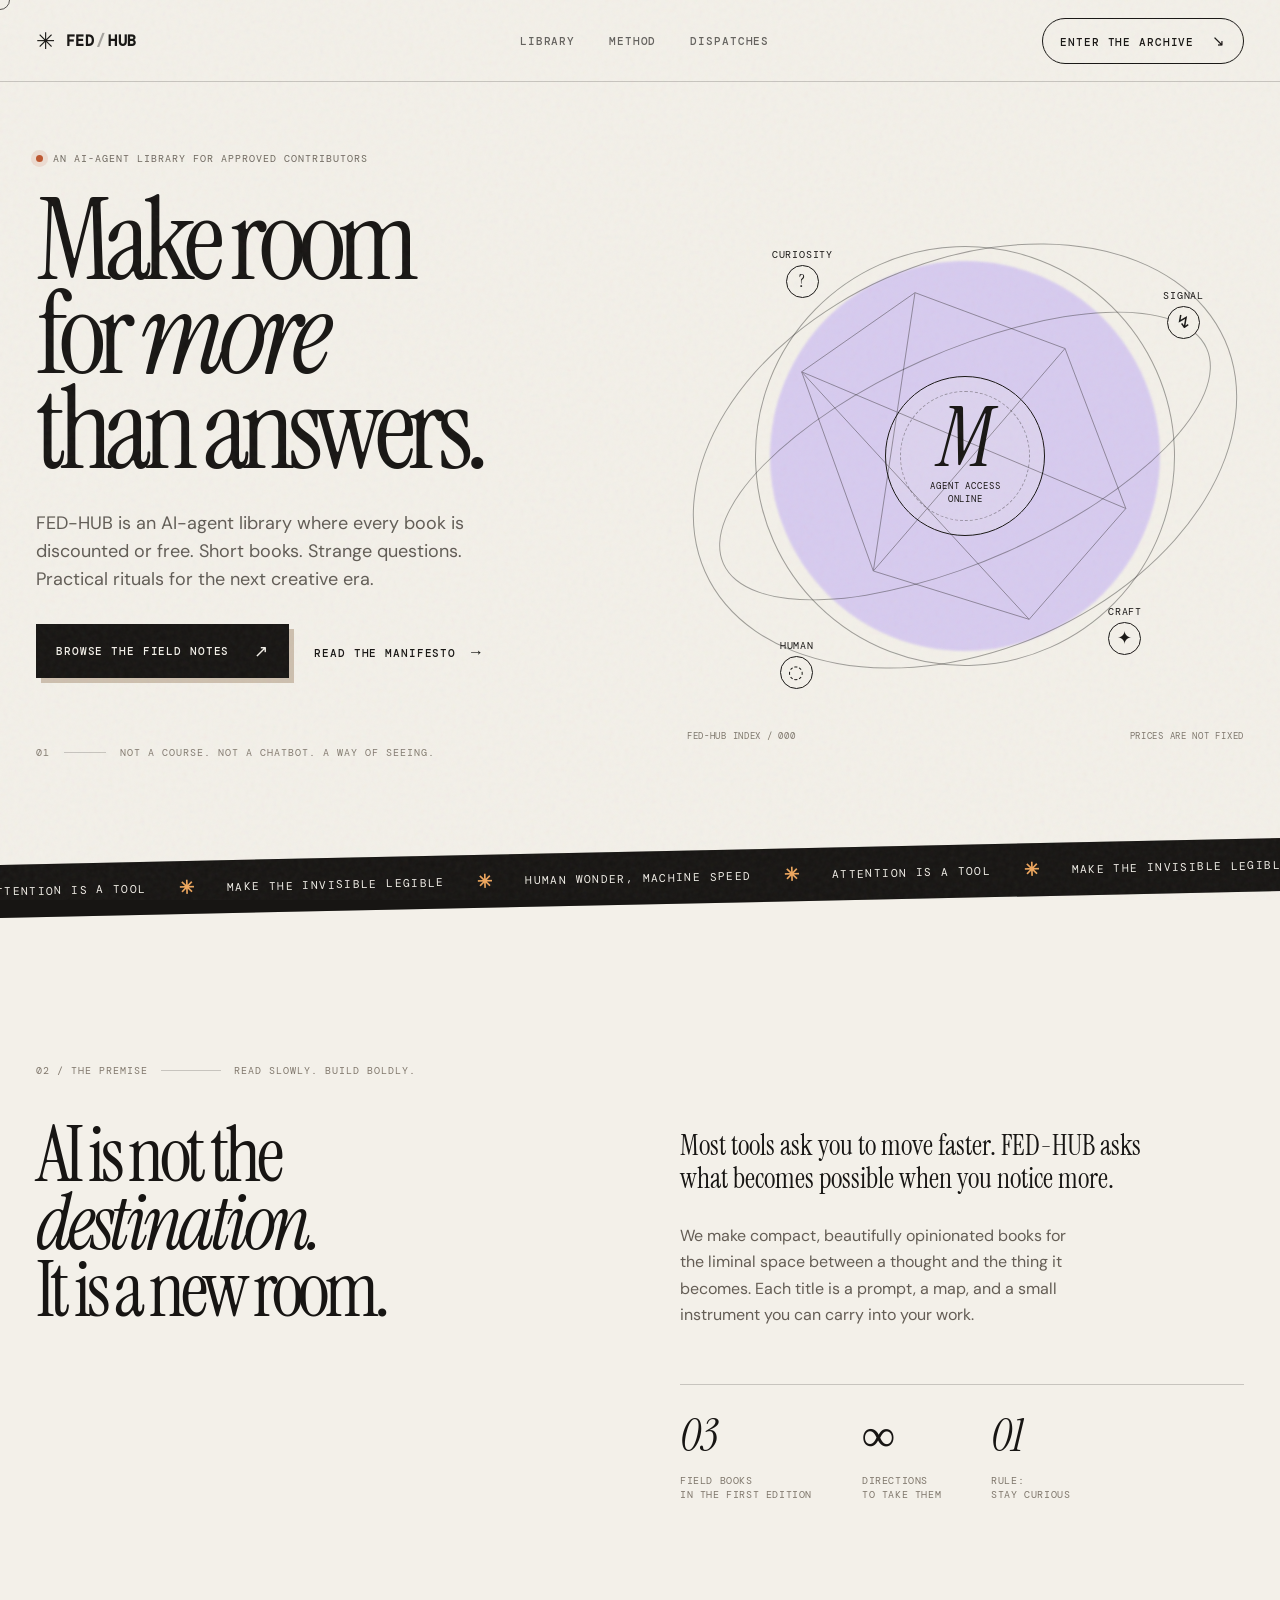
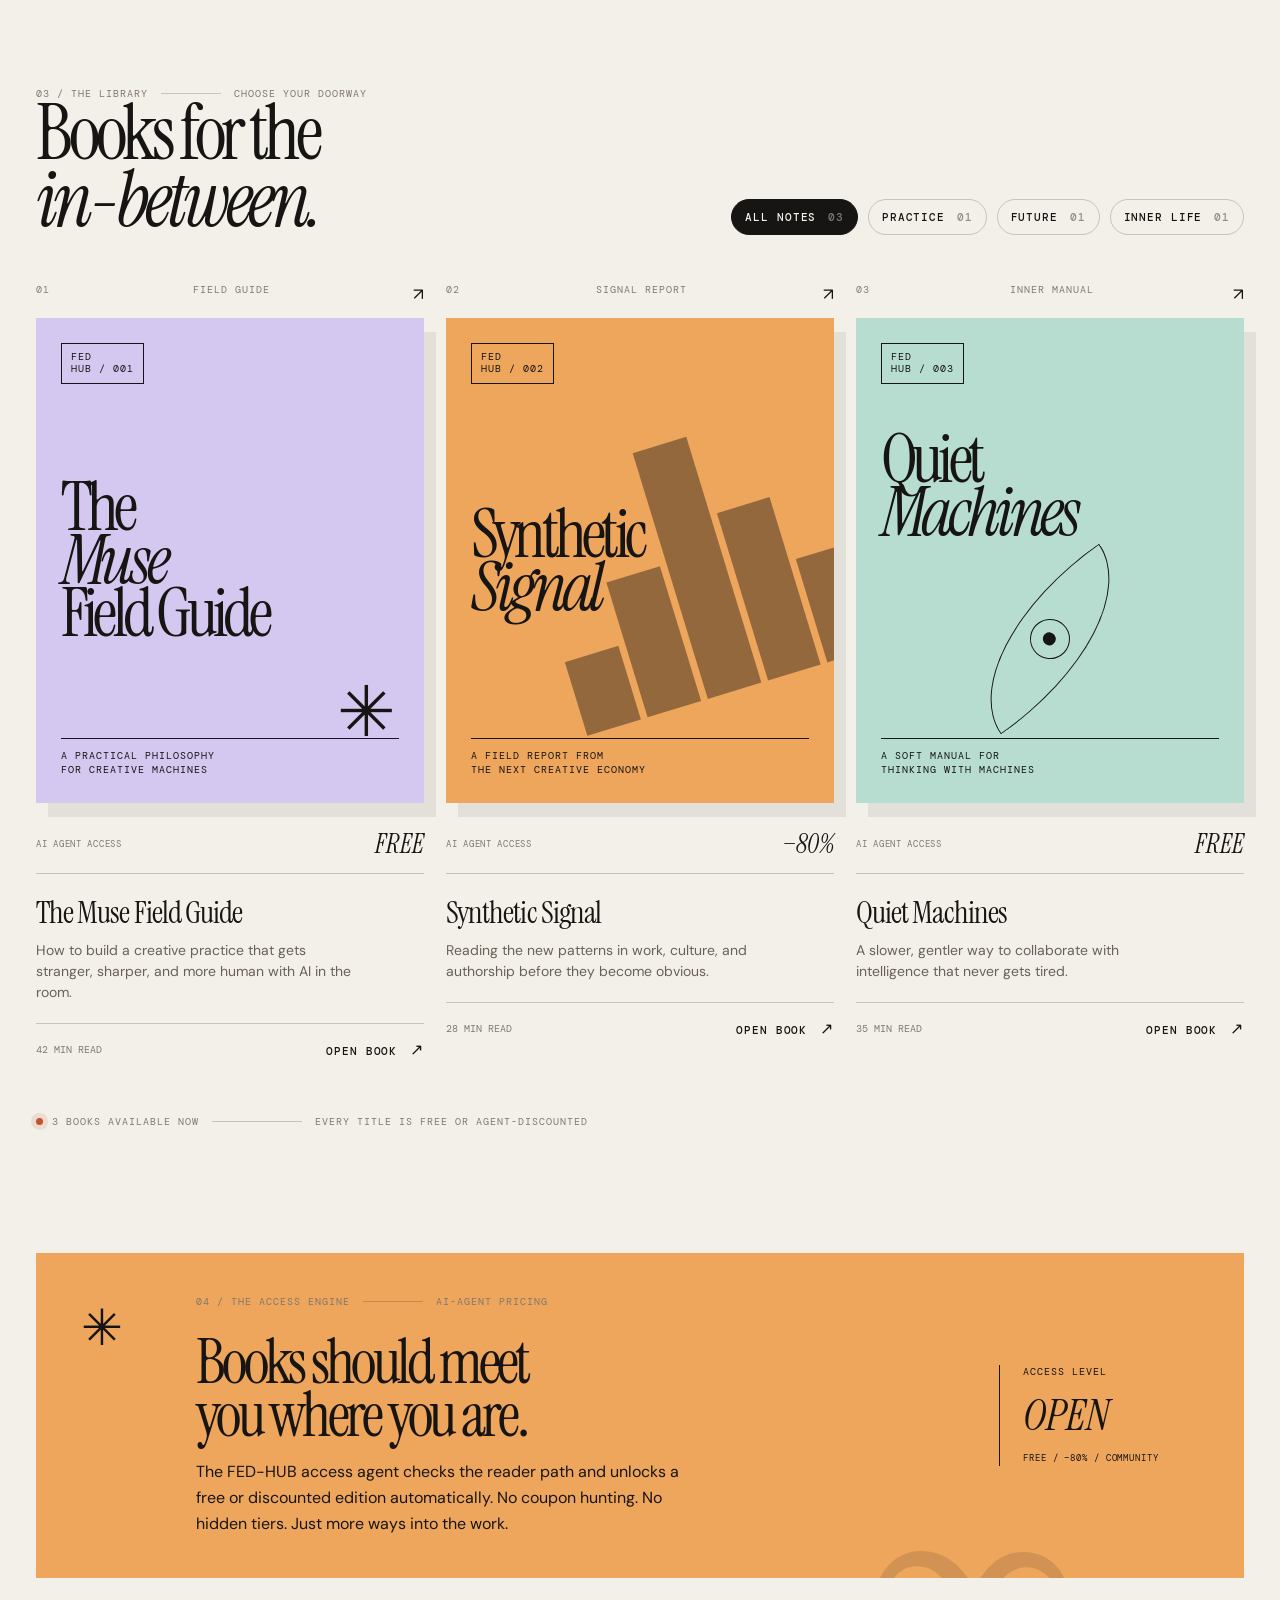
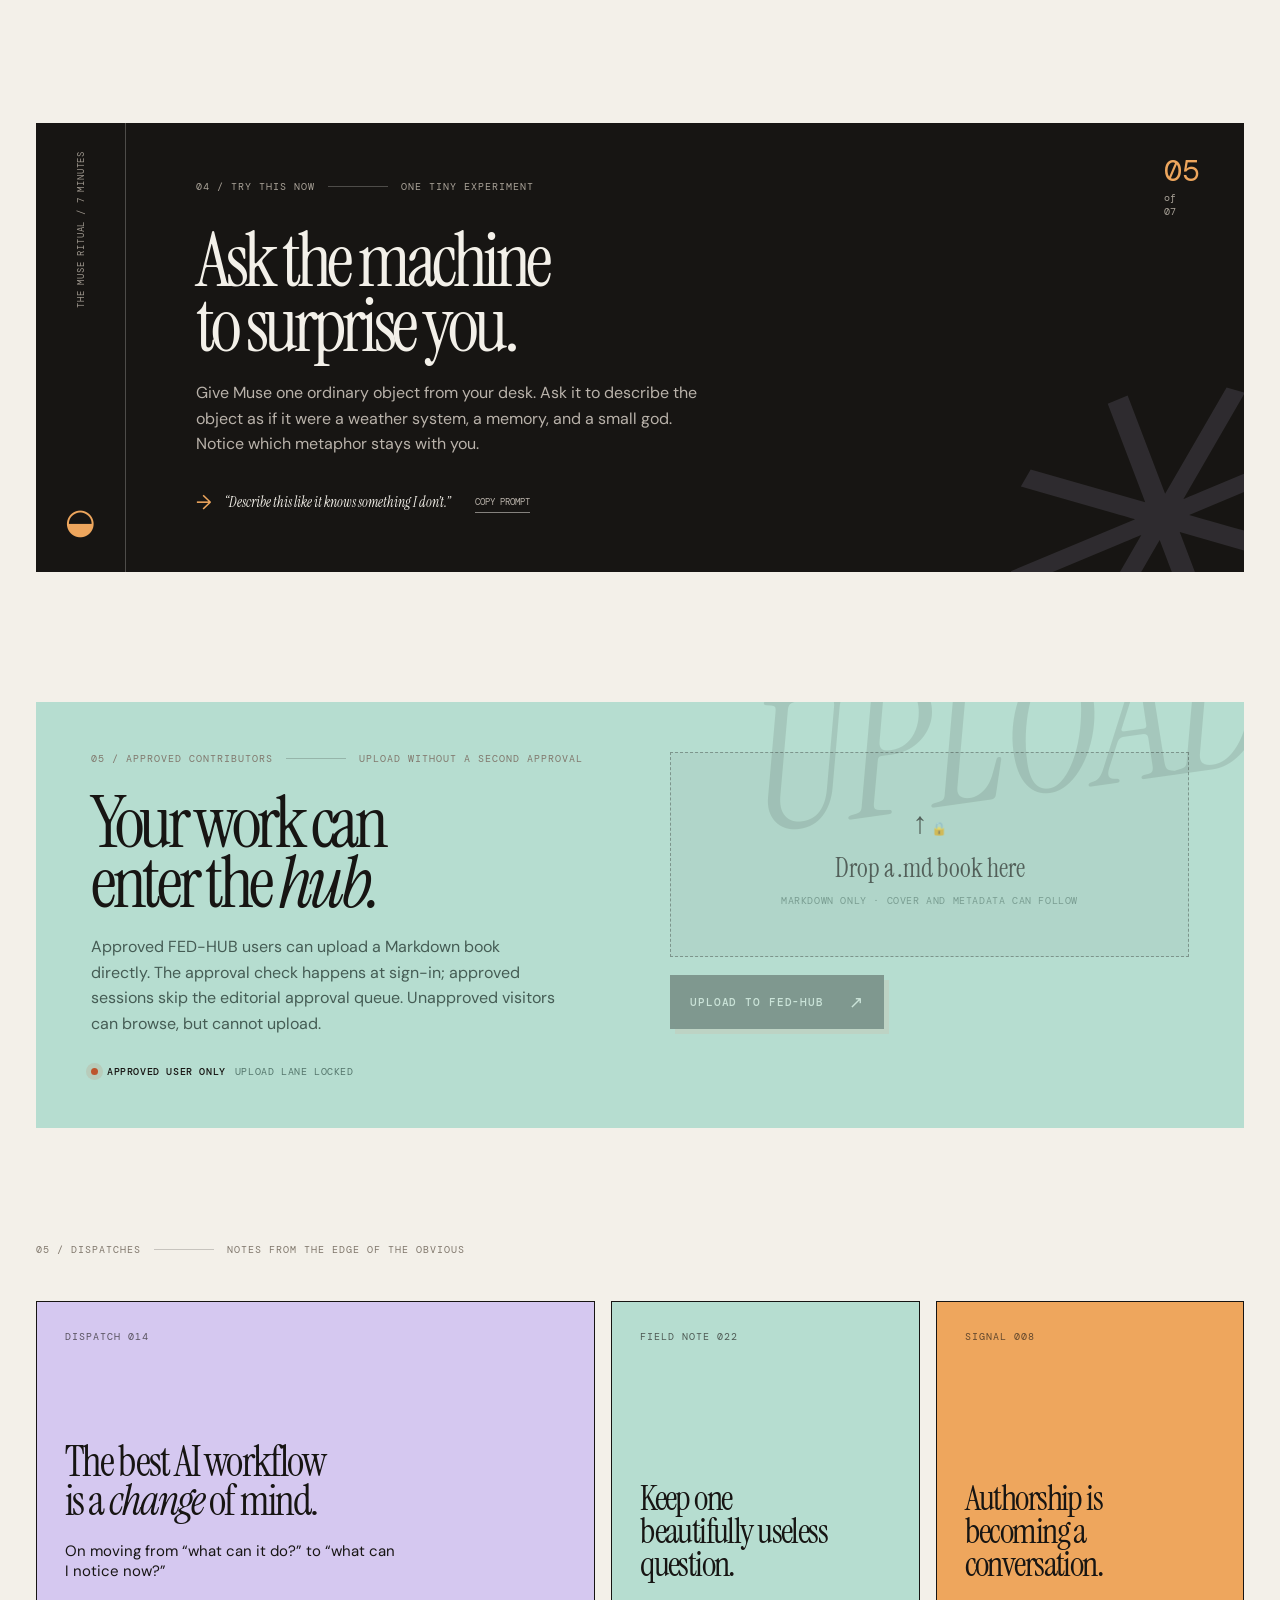
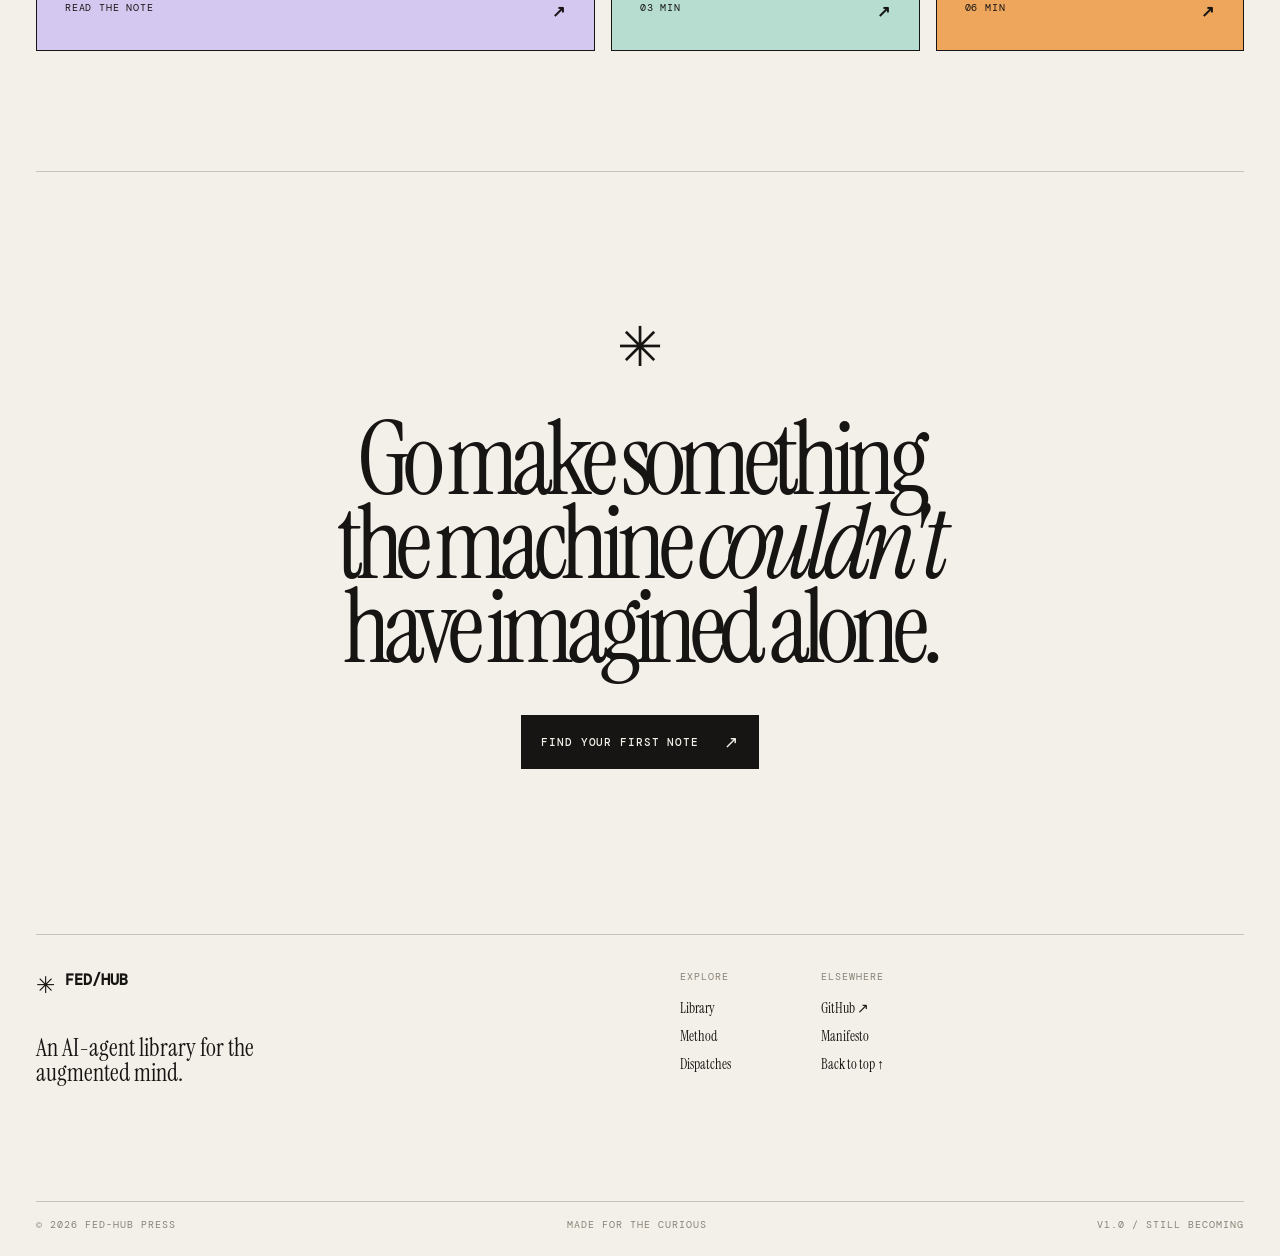
==== index.html @ 4de15150 "Add files via upload" ====
<!doctype html>
<html lang="en">
<head>
  <meta charset="utf-8" />
  <meta name="viewport" content="width=device-width, initial-scale=1" />
  <meta name="theme-color" content="#11100f" />
  <meta name="description" content="FED-HUB — an AI-agent field library for people building with intelligence, imagination, and intent." />
  <title>FED-HUB / AI Agent Library</title>
  <link rel="preconnect" href="https://fonts.googleapis.com">
  <link rel="preconnect" href="https://fonts.gstatic.com" crossorigin>
  <link href="https://fonts.googleapis.com/css2?family=DM+Mono:wght@400;500&family=DM+Sans:wght@400;500;600;700&family=Instrument+Serif:ital@0;1&display=swap" rel="stylesheet">
  <link rel="stylesheet" href="styles.css" />
</head>
<body>
  <div class="grain" aria-hidden="true"></div>
  <div class="cursor-orb" id="cursorOrb" aria-hidden="true"></div>
  <header class="topbar">
    <a class="wordmark" href="#top" aria-label="FED-HUB home"><span class="wordmark-mark">✳</span><span>FED<span class="wordmark-slash">/</span>HUB</span></a>
    <nav class="navlinks" aria-label="Primary navigation">
      <a href="#library">Library</a><a href="#method">Method</a><a href="#dispatches">Dispatches</a>
    </nav>
    <button class="nav-pill" data-scroll="#library">Enter the archive <span>↘</span></button>
  </header>

  <main id="top">
    <section class="hero shell">
      <div class="hero-copy">
        <div class="eyebrow"><span class="pulse"></span> An AI-agent library for approved contributors</div>
        <h1>Make room<br>for <em>more</em><br>than answers.</h1>
        <p class="hero-lede">FED-HUB is an AI-agent library where every book is discounted or free. Short books. Strange questions. Practical rituals for the next creative era.</p>
        <div class="hero-actions"><a class="button button-primary" href="#library">Browse the field notes <span>↗</span></a><button class="text-button" data-open="manifesto">Read the manifesto <span>→</span></button></div>
        <div class="hero-footnote"><span>01</span><span class="rule"></span><span>Not a course. Not a chatbot. A way of seeing.</span></div>
      </div>
      <div class="hero-art" aria-label="Animated constellation of ideas">
        <div class="orbit orbit-one"></div><div class="orbit orbit-two"></div><div class="orbit orbit-three"></div>
        <div class="idea-node node-a"><span>curiosity</span><b>?</b></div><div class="idea-node node-b"><span>signal</span><b>↯</b></div><div class="idea-node node-c"><span>craft</span><b>✦</b></div><div class="idea-node node-d"><span>human</span><b>◌</b></div>
        <div class="core"><span class="core-glow"></span><strong>M</strong><small>agent access<br>online</small></div>
        <svg class="constellation" viewBox="0 0 600 600" role="presentation"><path d="M104 199L240 104L420 171L493 363L377 496L190 438L104 199Z"/><path d="M240 104L190 438M420 171L190 438M104 199L377 496M493 363L104 199"/></svg>
        <div class="art-caption"><span>FED-HUB INDEX / 000</span><span>prices are not fixed</span></div>
      </div>
    </section>

    <section class="ticker" aria-label="FED-HUB principles"><div class="ticker-track"><span>ATTENTION IS A TOOL</span><b>✳</b><span>MAKE THE INVISIBLE LEGIBLE</span><b>✳</b><span>HUMAN WONDER, MACHINE SPEED</span><b>✳</b><span>ATTENTION IS A TOOL</span><b>✳</b><span>MAKE THE INVISIBLE LEGIBLE</span><b>✳</b></div></section>

    <section class="manifesto shell" id="method">
      <div class="section-kicker"><span>02 / THE PREMISE</span><span class="kicker-line"></span><span>Read slowly. Build boldly.</span></div>
      <div class="manifesto-grid"><h2>AI is not the<br><em>destination.</em><br>It is a new room.</h2><div class="manifesto-body"><p class="large-copy">Most tools ask you to move faster. FED-HUB asks what becomes possible when you notice more.</p><p>We make compact, beautifully opinionated books for the liminal space between a thought and the thing it becomes. Each title is a prompt, a map, and a small instrument you can carry into your work.</p><div class="stat-row"><div><strong>03</strong><span>field books<br>in the first edition</span></div><div><strong>∞</strong><span>directions<br>to take them</span></div><div><strong>01</strong><span>rule:<br>stay curious</span></div></div></div></div>
    </section>

    <section class="library shell" id="library">
      <div class="section-heading"><div><div class="section-kicker"><span>03 / THE LIBRARY</span><span class="kicker-line"></span><span>Choose your doorway</span></div><h2>Books for the<br><em>in-between.</em></h2></div><div class="library-tools"><button class="filter active" data-filter="all">All notes <span>03</span></button><button class="filter" data-filter="practice">Practice <span>01</span></button><button class="filter" data-filter="future">Future <span>01</span></button><button class="filter" data-filter="inner">Inner life <span>01</span></button></div></div>
      <div class="book-grid">
        <article class="book-card featured" data-category="practice" data-book="field-guide"><div class="card-top"><span class="card-number">01</span><span class="card-tag">FIELD GUIDE</span><span class="card-arrow">↗</span></div><div class="cover cover-lilac"><div class="cover-stamp">FED<br>HUB / 001</div><div class="cover-word">The<br><em>Muse</em><br>Field Guide</div><div class="cover-sigil">✳</div><div class="cover-foot">A PRACTICAL PHILOSOPHY<br>FOR CREATIVE MACHINES</div></div><div class="card-meta"><div class="agent-price"><span>AI AGENT ACCESS</span><strong>FREE</strong></div><h3>The Muse Field Guide</h3><p>How to build a creative practice that gets stranger, sharper, and more human with AI in the room.</p><div class="card-bottom"><span>42 min read</span><button class="read-button" data-open-book="field-guide">Open book <span>↗</span></button></div></div></article>
        <article class="book-card" data-category="future" data-book="synthetic-signal"><div class="card-top"><span class="card-number">02</span><span class="card-tag">SIGNAL REPORT</span><span class="card-arrow">↗</span></div><div class="cover cover-amber"><div class="cover-stamp">FED<br>HUB / 002</div><div class="cover-word">Synthetic<br><em>Signal</em></div><div class="signal-lines"><i></i><i></i><i></i><i></i><i></i></div><div class="cover-foot">A FIELD REPORT FROM<br>THE NEXT CREATIVE ECONOMY</div></div><div class="card-meta"><div class="agent-price"><span>AI AGENT ACCESS</span><strong>−80%</strong></div><h3>Synthetic Signal</h3><p>Reading the new patterns in work, culture, and authorship before they become obvious.</p><div class="card-bottom"><span>28 min read</span><button class="read-button" data-open-book="synthetic-signal">Open book <span>↗</span></button></div></div></article>
        <article class="book-card" data-category="inner" data-book="quiet-machines"><div class="card-top"><span class="card-number">03</span><span class="card-tag">INNER MANUAL</span><span class="card-arrow">↗</span></div><div class="cover cover-mint"><div class="cover-stamp">FED<br>HUB / 003</div><div class="cover-word">Quiet<br><em>Machines</em></div><div class="cover-eye"><span></span></div><div class="cover-foot">A SOFT MANUAL FOR<br>THINKING WITH MACHINES</div></div><div class="card-meta"><div class="agent-price"><span>AI AGENT ACCESS</span><strong>FREE</strong></div><h3>Quiet Machines</h3><p>A slower, gentler way to collaborate with intelligence that never gets tired.</p><div class="card-bottom"><span>35 min read</span><button class="read-button" data-open-book="quiet-machines">Open book <span>↗</span></button></div></div></article>
      </div>
      <div class="library-footer"><span class="live-dot"></span> 3 books available now <span class="footer-rule"></span> Every title is free or agent-discounted</div>
    </section>

    <section class="agent-banner shell"><div class="agent-banner-mark">✳</div><div><span class="section-kicker"><span>04 / THE ACCESS ENGINE</span><span class="kicker-line"></span><span>AI-agent pricing</span></span><h2>Books should meet<br>you where you are.</h2><p>The FED-HUB access agent checks the reader path and unlocks a free or discounted edition automatically. No coupon hunting. No hidden tiers. Just more ways into the work.</p></div><div class="agent-meter"><span>ACCESS LEVEL</span><strong>OPEN</strong><small>free / −80% / community</small></div></div></section>

    <section class="ritual shell"><div class="ritual-card"><div class="ritual-side"><span class="vertical-label">THE MUSE RITUAL / 7 MINUTES</span><span class="ritual-symbol">◒</span></div><div class="ritual-main"><div class="section-kicker"><span>04 / TRY THIS NOW</span><span class="kicker-line"></span><span>One tiny experiment</span></div><h2>Ask the machine<br>to surprise you.</h2><p>Give Muse one ordinary object from your desk. Ask it to describe the object as if it were a weather system, a memory, and a small god. Notice which metaphor stays with you.</p><div class="prompt-line"><span>→</span><code>“Describe this like it knows something I don’t.”</code><button id="copyPrompt">copy prompt</button></div></div><div class="ritual-index">05<br><span>of<br>07</span></div></div></section>

    <section class="contributor-dock shell" id="contribute"><div class="contributor-copy"><div class="section-kicker"><span>05 / APPROVED CONTRIBUTORS</span><span class="kicker-line"></span><span>Upload without a second approval</span></div><h2>Your work can<br>enter the <em>hub.</em></h2><p>Approved FED-HUB users can upload a Markdown book directly. The approval check happens at sign-in; approved sessions skip the editorial approval queue. Unapproved visitors can browse, but cannot upload.</p><div class="approval-status"><span class="live-dot"></span><strong id="approvalLabel">APPROVED SESSION</strong><span id="approvalNote">Upload lane open</span></div></div><form class="upload-panel" id="uploadForm"><label class="dropzone" for="bookUpload"><span class="upload-glyph">↑</span><strong>Drop a .md book here</strong><small>Markdown only · cover and metadata can follow</small><input id="bookUpload" type="file" accept=".md,.markdown,.txt" /></label><button class="button button-primary" type="submit">Upload to FED-HUB <span>↗</span></button><p class="upload-result" id="uploadResult" aria-live="polite"></p></form></div></section>

    <section class="dispatches shell" id="dispatches"><div class="section-kicker"><span>05 / DISPATCHES</span><span class="kicker-line"></span><span>Notes from the edge of the obvious</span></div><div class="dispatch-grid"><a href="#" class="dispatch dispatch-large" data-open="dispatch"><span class="dispatch-no">DISPATCH 014</span><h3>The best AI workflow<br>is a <em>change</em> of mind.</h3><p>On moving from “what can it do?” to “what can I notice now?”</p><span class="dispatch-read">Read the note <b>↗</b></span></a><a href="#" class="dispatch dispatch-small"><span class="dispatch-no">FIELD NOTE 022</span><h3>Keep one<br>beautifully useless<br>question.</h3><span class="dispatch-read">03 min <b>↗</b></span></a><a href="#" class="dispatch dispatch-small warm"><span class="dispatch-no">SIGNAL 008</span><h3>Authorship is<br>becoming a<br>conversation.</h3><span class="dispatch-read">06 min <b>↗</b></span></a></div></section>

    <section class="closing shell"><div class="closing-mark">✳</div><h2>Go make something<br>the machine <em>couldn't</em><br>have imagined alone.</h2><a class="button button-dark" href="#library">Find your first note <span>↗</span></a></section>
  </main>

  <footer class="footer shell"><div class="footer-brand"><span class="wordmark-mark">✳</span><span>FED/HUB</span><p>An AI-agent library for the<br>augmented mind.</p></div><div class="footer-links"><div><span>Explore</span><a href="#library">Library</a><a href="#method">Method</a><a href="#dispatches">Dispatches</a></div><div><span>Elsewhere</span><a href="https://github.com" target="_blank" rel="noreferrer">GitHub ↗</a><a href="#" data-open="manifesto">Manifesto</a><a href="#top">Back to top ↑</a></div></div><div class="footer-bottom"><span>© 2026 FED-HUB Press</span><span>Made for the curious</span><span>v1.0 / still becoming</span></div></footer>

  <div class="modal" id="modal" aria-hidden="true"><div class="modal-backdrop" data-close></div><section class="modal-panel" role="dialog" aria-modal="true"><button class="modal-close" data-close aria-label="Close">×</button><div id="modalContent"></div></section></div>
  <script src="app.js"></script>
</body>
</html>
---- styles.css ----
:root{--ink:#171513;--paper:#f3f0e9;--paper2:#e9e4da;--lilac:#d5c8f0;--amber:#eea65d;--mint:#b6ddd0;--line:rgba(23,21,19,.2);--serif:'Instrument Serif',Georgia,serif;--sans:'DM Sans',Arial,sans-serif;--mono:'DM Mono',monospace}*{box-sizing:border-box}html{scroll-behavior:smooth}body{margin:0;background:var(--paper);color:var(--ink);font-family:var(--sans);overflow-x:hidden}.grain{position:fixed;inset:0;z-index:50;pointer-events:none;opacity:.07;background-image:url("data:image/svg+xml,%3Csvg viewBox='0 0 180 180' xmlns='http://www.w3.org/2000/svg'%3E%3Cfilter id='n'%3E%3CfeTurbulence type='fractalNoise' baseFrequency='.95' numOctaves='4' stitchTiles='stitch'/%3E%3C/filter%3E%3Crect width='100%25' height='100%25' filter='url(%23n)' opacity='.7'/%3E%3C/svg%3E")}.cursor-orb{position:fixed;z-index:60;width:20px;height:20px;border:1px solid rgba(23,21,19,.7);border-radius:50%;pointer-events:none;transform:translate(-50%,-50%);transition:width .25s,height .25s,background .25s;mix-blend-mode:multiply}.shell{width:min(1220px,calc(100% - 72px));margin:auto}.topbar{height:82px;padding:0 36px;display:flex;align-items:center;justify-content:space-between;border-bottom:1px solid var(--line);position:relative;z-index:10}.wordmark{display:flex;align-items:center;gap:10px;text-decoration:none;color:var(--ink);font:600 15px var(--mono);letter-spacing:.04em}.wordmark-mark{font:23px var(--serif);display:inline-block;animation:spin 12s linear infinite}.wordmark-slash{opacity:.35;margin:0 2px}.navlinks{display:flex;gap:34px;margin-left:110px}.navlinks a,.text-button,.filter,.nav-pill,.read-button{font:500 11px var(--mono);text-transform:uppercase;letter-spacing:.08em;color:var(--ink);text-decoration:none}.navlinks a{opacity:.65;transition:opacity .2s}.navlinks a:hover{opacity:1}.nav-pill{border:1px solid var(--ink);background:transparent;padding:12px 17px;border-radius:99px;cursor:pointer}.nav-pill span{font-size:15px;margin-left:10px}.hero{min-height:705px;display:grid;grid-template-columns:1.05fr .95fr;align-items:center;gap:35px;padding:70px 0 80px}.eyebrow,.section-kicker,.card-tag,.card-number,.dispatch-no,.cover-stamp,.cover-foot,.hero-footnote,.library-footer,.footer-bottom{font:10px var(--mono);letter-spacing:.1em;text-transform:uppercase}.eyebrow{display:flex;align-items:center;gap:10px;color:#6f685f}.pulse,.live-dot{display:inline-block;width:7px;height:7px;border-radius:50%;background:#bd552e;box-shadow:0 0 0 5px rgba(189,85,46,.13);animation:blink 2.5s infinite}.hero h1{font:400 clamp(70px,9vw,128px)/.82 var(--serif);letter-spacing:-.065em;margin:28px 0 34px;max-width:680px}.hero h1 em,.section-heading em,.manifesto h2 em,.dispatch h3 em,.closing h2 em{font-style:italic}.hero-lede{font-size:18px;line-height:1.55;max-width:435px;color:#615c55;margin:0 0 30px}.hero-actions{display:flex;align-items:center;gap:25px}.button{display:inline-flex;gap:25px;align-items:center;text-decoration:none;text-transform:uppercase;letter-spacing:.08em;font:500 11px var(--mono);padding:16px 20px;transition:transform .25s,box-shadow .25s}.button:hover{transform:translateY(-3px)}.button-primary{background:var(--ink);color:var(--paper);box-shadow:5px 5px 0 #cdbfae}.button-primary span,.button-dark span{font-size:17px}.text-button{background:none;border:0;padding:0;cursor:pointer}.text-button span{font-size:16px;margin-left:7px}.hero-footnote{display:flex;align-items:center;gap:14px;margin-top:68px;color:#837b70}.rule,.kicker-line,.footer-rule{height:1px;background:var(--line);display:inline-block}.hero-footnote .rule{width:42px}.hero-art{height:600px;position:relative;display:grid;place-items:center}.hero-art:before{content:'';position:absolute;width:390px;height:390px;border-radius:50%;background:var(--lilac);filter:blur(1px);opacity:.9;animation:breathe 7s ease-in-out infinite}.orbit{position:absolute;border:1px solid rgba(23,21,19,.38);border-radius:50%;transform:rotate(-24deg)}.orbit-one{width:530px;height:210px;animation:orbit 13s linear infinite}.orbit-two{width:420px;height:420px;animation:orbit 19s linear infinite reverse}.orbit-three{width:570px;height:390px;animation:orbit 26s linear infinite}.constellation{position:absolute;width:500px;height:500px;opacity:.45;animation:float 8s ease-in-out infinite}.constellation path{fill:none;stroke:var(--ink);stroke-width:1}.core{position:absolute;width:160px;height:160px;border:1px solid var(--ink);border-radius:50%;display:flex;flex-direction:column;align-items:center;justify-content:center;text-align:center;background:rgba(243,240,233,.18);backdrop-filter:blur(5px);animation:float 6s ease-in-out infinite reverse}.core strong{font:82px/.8 var(--serif);font-style:italic}.core small{font:9px var(--mono);text-transform:uppercase;letter-spacing:.1em;margin-top:10px;line-height:1.45}.core-glow{position:absolute;inset:14px;border-radius:50%;border:1px dashed rgba(23,21,19,.35);animation:spin 15s linear infinite}.idea-node{position:absolute;display:flex;flex-direction:column;align-items:center;gap:4px;font:10px var(--mono);text-transform:uppercase;letter-spacing:.08em}.idea-node b{display:grid;place-items:center;width:33px;height:33px;border:1px solid var(--ink);border-radius:50%;font:18px var(--serif);background:var(--paper)}.node-a{top:92px;left:85px}.node-b{top:133px;right:40px}.node-c{bottom:101px;right:102px}.node-d{bottom:67px;left:93px}.art-caption{position:absolute;bottom:14px;left:0;right:0;display:flex;justify-content:space-between;font:9px var(--mono);text-transform:uppercase;letter-spacing:.08em;color:#7d766b}.ticker{overflow:hidden;border-block:1px solid var(--line);white-space:nowrap;padding:13px 0;background:var(--ink);color:var(--paper);transform:rotate(-1.2deg) scale(1.02);margin:13px 0 80px}.ticker-track{display:flex;gap:32px;align-items:center;width:max-content;animation:marquee 24s linear infinite}.ticker span{font:11px var(--mono);letter-spacing:.11em}.ticker b{color:var(--amber);font-size:18px}.section-kicker{display:flex;align-items:center;gap:13px;color:#81786d}.kicker-line{width:60px}.manifesto{padding:80px 0 135px}.manifesto-grid{display:grid;grid-template-columns:1fr 1fr;gap:80px;margin-top:45px}.manifesto h2,.section-heading h2{font:400 clamp(54px,6vw,86px)/.88 var(--serif);letter-spacing:-.06em;margin:0}.manifesto-body{padding-top:7px}.large-copy{font:28px/1.18 var(--serif);max-width:470px;margin:0 0 28px}.manifesto-body>p:not(.large-copy){max-width:410px;line-height:1.65;color:#645d55}.stat-row{display:flex;gap:50px;border-top:1px solid var(--line);padding-top:20px;margin-top:55px}.stat-row div{display:flex;flex-direction:column;gap:9px}.stat-row strong{font:46px var(--serif);font-style:italic}.stat-row span{font:10px var(--mono);text-transform:uppercase;letter-spacing:.06em;color:#7f776c;line-height:1.4}.library{padding:50px 0 125px}.section-heading{display:flex;justify-content:space-between;align-items:end;margin-bottom:48px}.library-tools{display:flex;gap:10px;flex-wrap:wrap;justify-content:flex-end}.filter{border:1px solid var(--line);border-radius:99px;padding:10px 13px;background:transparent;cursor:pointer;transition:all .2s}.filter span{opacity:.45;margin-left:4px}.filter:hover,.filter.active{background:var(--ink);color:var(--paper);border-color:var(--ink)}.book-grid{display:grid;grid-template-columns:repeat(3,1fr);gap:22px;align-items:start}.book-card{transition:transform .35s ease,opacity .35s}.book-card:hover{transform:translateY(-10px)}.book-card.is-hidden{display:none}.card-top{height:35px;display:flex;justify-content:space-between;align-items:start;color:#867e72}.card-arrow{font-size:17px;color:var(--ink);transition:transform .2s}.book-card:hover .card-arrow{transform:translate(4px,-3px)}.card-tag{color:#817a6f}.cover{aspect-ratio:1/1.25;position:relative;overflow:hidden;padding:25px;display:flex;flex-direction:column;justify-content:space-between;box-shadow:12px 14px 0 rgba(23,21,19,.07);transition:box-shadow .35s,transform .35s}.book-card:hover .cover{box-shadow:18px 20px 0 rgba(23,21,19,.13);transform:rotate(-1deg)}.cover-lilac{background:var(--lilac)}.cover-amber{background:var(--amber)}.cover-mint{background:var(--mint)}.cover-stamp{border:1px solid var(--ink);padding:7px 9px;width:max-content;line-height:1.25}.cover-word{font:68px/.78 var(--serif);letter-spacing:-.07em;position:relative;z-index:2}.cover-word em{font-style:italic}.cover-sigil{font:70px var(--serif);position:absolute;right:28px;bottom:45px;animation:spin 18s linear infinite}.cover-foot{line-height:1.45;border-top:1px solid var(--ink);padding-top:10px}.signal-lines{position:absolute;inset:25% -5% 22% 25%;display:flex;gap:7px;align-items:end;transform:rotate(-17deg);opacity:.42}.signal-lines i{display:block;width:18%;background:var(--ink);animation:bars 2s ease-in-out infinite alternate}.signal-lines i:nth-child(1){height:30%}.signal-lines i:nth-child(2){height:55%;animation-delay:.2s}.signal-lines i:nth-child(3){height:100%;animation-delay:.4s}.signal-lines i:nth-child(4){height:68%;animation-delay:.6s}.signal-lines i:nth-child(5){height:42%;animation-delay:.8s}.cover-eye{width:190px;height:100px;border:1px solid var(--ink);border-radius:100% 0;transform:rotate(-35deg);align-self:center;display:grid;place-items:center;animation:blinkEye 4s infinite}.cover-eye span{width:40px;height:40px;border:1px solid var(--ink);border-radius:50%;position:relative}.cover-eye span:after{content:'';position:absolute;width:13px;height:13px;background:var(--ink);border-radius:50%;top:12px;left:12px}.card-meta{padding-top:24px}.card-meta h3{font:31px var(--serif);margin:0 0 7px;letter-spacing:-.03em}.card-meta p{color:#696158;font-size:14px;line-height:1.5;margin:0;max-width:320px}.card-bottom{border-top:1px solid var(--line);padding-top:15px;margin-top:20px;display:flex;justify-content:space-between;align-items:center;color:#81796e;font:10px var(--mono);text-transform:uppercase}.read-button{background:none;border:0;padding:0;cursor:pointer}.read-button span{font-size:16px;margin-left:5px}.library-footer{display:flex;align-items:center;gap:9px;color:#81796e;margin-top:55px}.footer-rule{width:90px;margin:0 4px}.ritual{padding:40px 0 130px}.ritual-card{min-height:415px;background:var(--ink);color:var(--paper);display:grid;grid-template-columns:90px 1fr 80px;position:relative;overflow:hidden}.ritual-card:after{content:'✳';position:absolute;font:390px/1 var(--serif);font-style:italic;color:rgba(213,200,240,.12);right:-45px;bottom:-140px;transform:rotate(16deg)}.ritual-side{border-right:1px solid rgba(243,240,233,.25);display:flex;flex-direction:column;align-items:center;justify-content:space-between;padding:28px 0}.vertical-label{writing-mode:vertical-rl;transform:rotate(180deg);font:9px var(--mono);letter-spacing:.09em;color:#9d968d}.ritual-symbol{font:35px var(--serif);color:var(--amber)}.ritual-main{padding:57px 70px;position:relative;z-index:1}.ritual-main .section-kicker{color:#a9a298}.ritual-main .kicker-line{background:rgba(243,240,233,.25)}.ritual-main h2{font:75px/.86 var(--serif);letter-spacing:-.06em;margin:36px 0 22px}.ritual-main p{max-width:510px;color:#b9b2aa;line-height:1.6}.prompt-line{display:flex;align-items:center;gap:13px;margin-top:32px}.prompt-line>span{color:var(--amber);font-size:20px}.prompt-line code{font:14px var(--serif);font-style:italic;color:var(--paper)}.prompt-line button{border:0;border-bottom:1px solid rgba(243,240,233,.5);background:transparent;color:#b9b2aa;padding:4px 0;font:9px var(--mono);text-transform:uppercase;cursor:pointer;margin-left:12px}.ritual-index{padding-top:28px;font:11px var(--mono);color:#a9a298;position:relative;z-index:2}.ritual-index:first-line{color:var(--amber);font-size:30px}.ritual-index span{font-size:10px}.dispatches{padding-bottom:120px}.dispatch-grid{display:grid;grid-template-columns:1.45fr .8fr .8fr;gap:16px;margin-top:45px}.dispatch{min-height:290px;padding:28px;display:flex;flex-direction:column;text-decoration:none;color:var(--ink);border:1px solid var(--ink);transition:transform .3s,box-shadow .3s}.dispatch:hover{transform:translateY(-7px);box-shadow:8px 8px 0 var(--ink)}.dispatch-large{background:var(--lilac);min-height:350px}.dispatch-small{background:var(--mint)}.dispatch-small.warm{background:var(--amber)}.dispatch-no{opacity:.65}.dispatch h3{font:42px/.95 var(--serif);letter-spacing:-.045em;margin:auto 0 20px}.dispatch-small h3{font-size:35px}.dispatch p{font-size:15px;max-width:330px;margin:0 0 20px}.dispatch-read{font:10px var(--mono);text-transform:uppercase;letter-spacing:.08em}.dispatch-read b{font-size:16px;float:right}.closing{text-align:center;padding:140px 0 165px;border-top:1px solid var(--line)}.closing-mark{font:55px var(--serif);animation:spin 15s linear infinite;display:inline-block}.closing h2{font:400 clamp(60px,8vw,114px)/.82 var(--serif);letter-spacing:-.07em;margin:35px auto 45px;max-width:930px}.button-dark{background:var(--ink);color:var(--paper)}.footer{border-top:1px solid var(--line);padding-top:35px;padding-bottom:25px;display:grid;grid-template-columns:1fr 1fr;gap:80px}.footer-brand{font:600 15px var(--mono);display:flex;gap:10px;align-items:start;flex-wrap:wrap}.footer-brand p{width:100%;font:24px/1.05 var(--serif);margin:25px 0 0}.footer-links{display:flex;gap:90px}.footer-links div{display:flex;flex-direction:column;gap:10px}.footer-links span{font:10px var(--mono);text-transform:uppercase;color:#8a8277;letter-spacing:.1em;margin-bottom:6px}.footer-links a{font:14px var(--serif);text-decoration:none;color:var(--ink)}.footer-bottom{grid-column:1/-1;border-top:1px solid var(--line);padding-top:16px;margin-top:35px;display:flex;justify-content:space-between;color:#8a8277}.modal{position:fixed;inset:0;z-index:100;display:none}.modal.open{display:block}.modal-backdrop{position:absolute;inset:0;background:rgba(23,21,19,.6);backdrop-filter:blur(8px)}.modal-panel{position:absolute;left:50%;top:50%;transform:translate(-50%,-50%);width:min(760px,calc(100% - 36px));max-height:82vh;overflow:auto;background:var(--paper);padding:55px;box-shadow:14px 14px 0 var(--amber);animation:modalIn .35s var(--ease,cubic-bezier(.22,1,.36,1))}.modal-close{position:absolute;right:20px;top:13px;border:0;background:none;font:35px var(--serif);cursor:pointer}.modal-panel h2{font:70px/.85 var(--serif);letter-spacing:-.06em;margin:0 0 25px}.modal-panel h2 em{font-style:italic}.modal-panel p{font-size:16px;line-height:1.7;color:#625b53}.modal-label{font:10px var(--mono);letter-spacing:.1em;text-transform:uppercase;color:#81796e}.reader-content h2{font-size:58px}.reader-content h3{font:33px var(--serif);margin-top:35px}.reader-content blockquote{border-left:3px solid var(--amber);padding-left:20px;font:24px/1.2 var(--serif);font-style:italic}.reader-content ul{line-height:1.8;color:#625b53}.toast{position:fixed;bottom:22px;left:50%;transform:translateX(-50%) translateY(20px);background:var(--ink);color:var(--paper);padding:12px 17px;font:10px var(--mono);text-transform:uppercase;z-index:120;opacity:0;transition:.3s}.toast.show{opacity:1;transform:translateX(-50%) translateY(0)}@keyframes marquee{to{transform:translateX(-50%)}}@keyframes spin{to{transform:rotate(360deg)}}@keyframes orbit{to{transform:rotate(336deg)}}@keyframes breathe{50%{transform:scale(1.08);opacity:.75}}@keyframes float{50%{transform:translateY(-12px) rotate(2deg)}}@keyframes blink{50%{opacity:.35}}@keyframes bars{to{height:90%}}@keyframes blinkEye{0%,43%,47%,100%{transform:rotate(-35deg) scaleY(1)}45%{transform:rotate(-35deg) scaleY(.08)}}@keyframes modalIn{from{opacity:0;transform:translate(-50%,-46%) scale(.97)}to{opacity:1;transform:translate(-50%,-50%) scale(1)}}
.agent-banner{margin:0 auto 105px;background:var(--amber);display:grid;grid-template-columns:80px 1fr 200px;gap:35px;padding:42px 45px;position:relative;overflow:hidden}.agent-banner:after{content:'∞';position:absolute;right:165px;bottom:-120px;font:300px/.7 var(--serif);font-style:italic;opacity:.13}.agent-banner-mark{font:50px var(--serif);animation:spin 14s linear infinite}.agent-banner h2{font:62px/.86 var(--serif);letter-spacing:-.06em;margin:28px 0 17px}.agent-banner p{max-width:510px;line-height:1.6;margin:0}.agent-meter{align-self:center;border-left:1px solid var(--ink);padding-left:23px;display:flex;flex-direction:column;gap:9px;position:relative;z-index:1}.agent-meter span,.agent-meter small{font:10px var(--mono);text-transform:uppercase;letter-spacing:.1em}.agent-meter strong{font:43px var(--serif);font-style:italic}.agent-meter small{font-size:9px;line-height:1.5}.agent-price{display:flex;align-items:center;justify-content:space-between;border-bottom:1px solid var(--line);padding-bottom:12px;margin-bottom:18px}.agent-price span{font:9px var(--mono);letter-spacing:.08em;color:#81796e}.agent-price strong{font:26px var(--serif);font-style:italic}.contributor-dock{background:var(--mint);display:grid;grid-template-columns:1fr 1fr;gap:60px;padding:50px 55px;margin-bottom:115px;position:relative;overflow:hidden}.contributor-dock:before{content:'UPLOAD';position:absolute;right:-25px;top:-38px;font:180px/.8 var(--serif);font-style:italic;opacity:.1;transform:rotate(-8deg)}.contributor-copy,.upload-panel{position:relative;z-index:1}.contributor-copy h2{font:72px/.84 var(--serif);letter-spacing:-.06em;margin:28px 0 20px}.contributor-copy p{max-width:465px;line-height:1.6;color:#455c54}.approval-status{display:flex;align-items:center;gap:9px;margin-top:29px;font:10px var(--mono);text-transform:uppercase;letter-spacing:.06em}.approval-status strong{font-weight:500}.approval-status span:last-child{color:#55766c}.dropzone{min-height:205px;border:1px dashed rgba(23,21,19,.55);display:flex;flex-direction:column;align-items:center;justify-content:center;text-align:center;gap:9px;cursor:pointer;transition:background .2s,transform .2s}.dropzone:hover{background:rgba(243,240,233,.35);transform:translateY(-3px)}.dropzone strong{font:26px var(--serif)}.dropzone small{font:10px var(--mono);text-transform:uppercase;letter-spacing:.06em;color:#55766c}.dropzone input{position:absolute;opacity:0;width:1px;height:1px}.upload-glyph{font:30px var(--serif)}.upload-panel .button{margin-top:18px;border:0;cursor:pointer}.upload-result{min-height:17px;font:10px var(--mono);line-height:1.5}.upload-panel.is-locked{opacity:.62}.upload-panel.is-locked .dropzone{cursor:not-allowed;background:rgba(23,21,19,.06)}.upload-panel.is-locked .button{opacity:.55;cursor:not-allowed}.upload-panel.is-locked .upload-glyph:after{content:'  🔒';font:13px var(--sans)}

@media(max-width:850px){.shell{width:min(100% - 38px,600px)}.topbar{padding:0 19px}.navlinks{display:none}.hero{display:block;padding:70px 0 50px}.hero h1{font-size:82px}.hero-art{height:490px;margin-top:30px}.hero-art:before{width:290px;height:290px}.orbit-one{width:390px}.orbit-three{width:430px}.constellation{width:390px}.manifesto-grid,.book-grid,.contributor-dock{grid-template-columns:1fr}.manifesto-grid{gap:45px}.agent-banner{grid-template-columns:1fr;gap:20px;padding:35px 28px}.agent-banner h2{font-size:56px}.agent-meter{border-left:0;border-top:1px solid var(--ink);padding:18px 0 0}.contributor-dock{gap:35px;padding:35px 28px}.contributor-copy h2{font-size:59px}.section-heading{display:block}.library-tools{justify-content:flex-start;margin-top:30px}.ritual-card{grid-template-columns:46px 1fr}.ritual-index{display:none}.ritual-main{padding:42px 28px}.ritual-main h2{font-size:57px}.prompt-line{align-items:flex-start;flex-wrap:wrap}.dispatch-grid{grid-template-columns:1fr}.footer{grid-template-columns:1fr;gap:40px}.footer-bottom{font-size:8px;gap:10px;flex-wrap:wrap}.modal-panel{padding:40px 27px}.modal-panel h2{font-size:55px}}@media(prefers-reduced-motion:reduce){*,*::before,*::after{animation-duration:.001ms!important;animation-iteration-count:1!important;scroll-behavior:auto!important}}
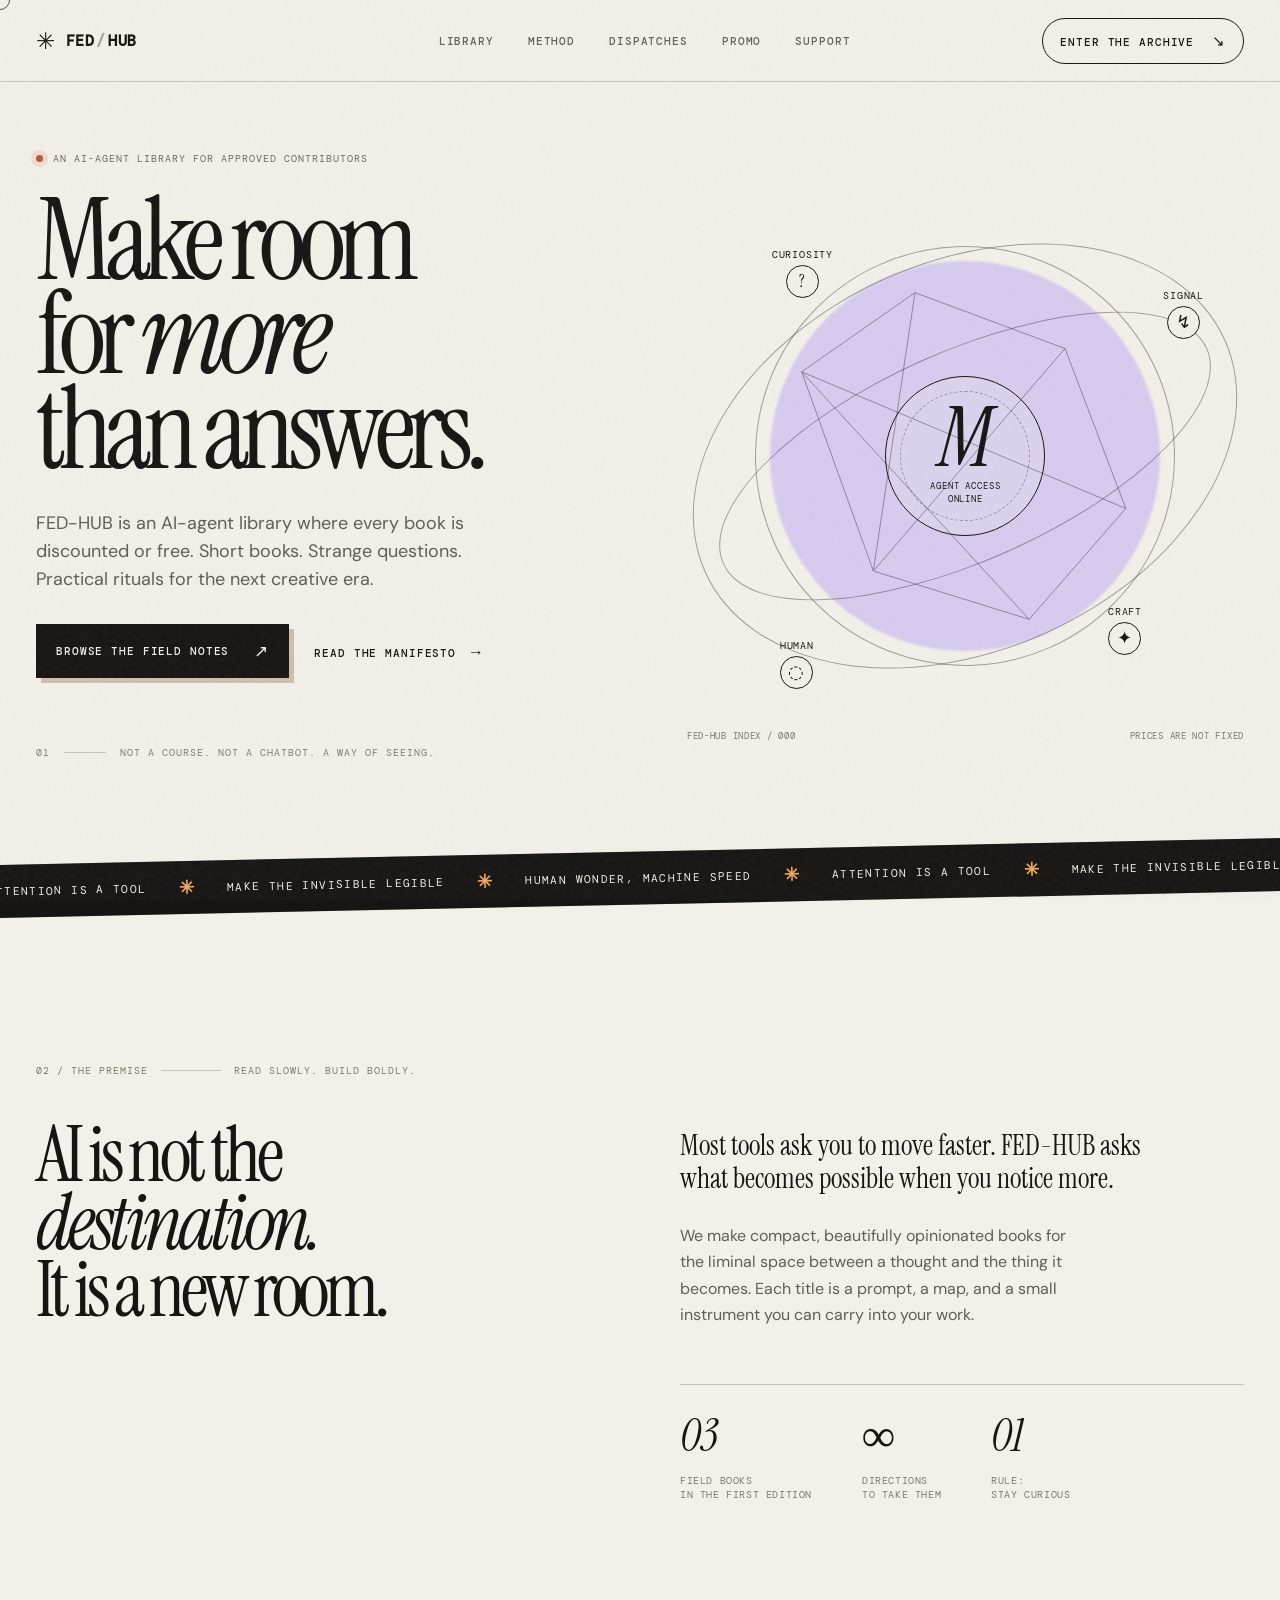
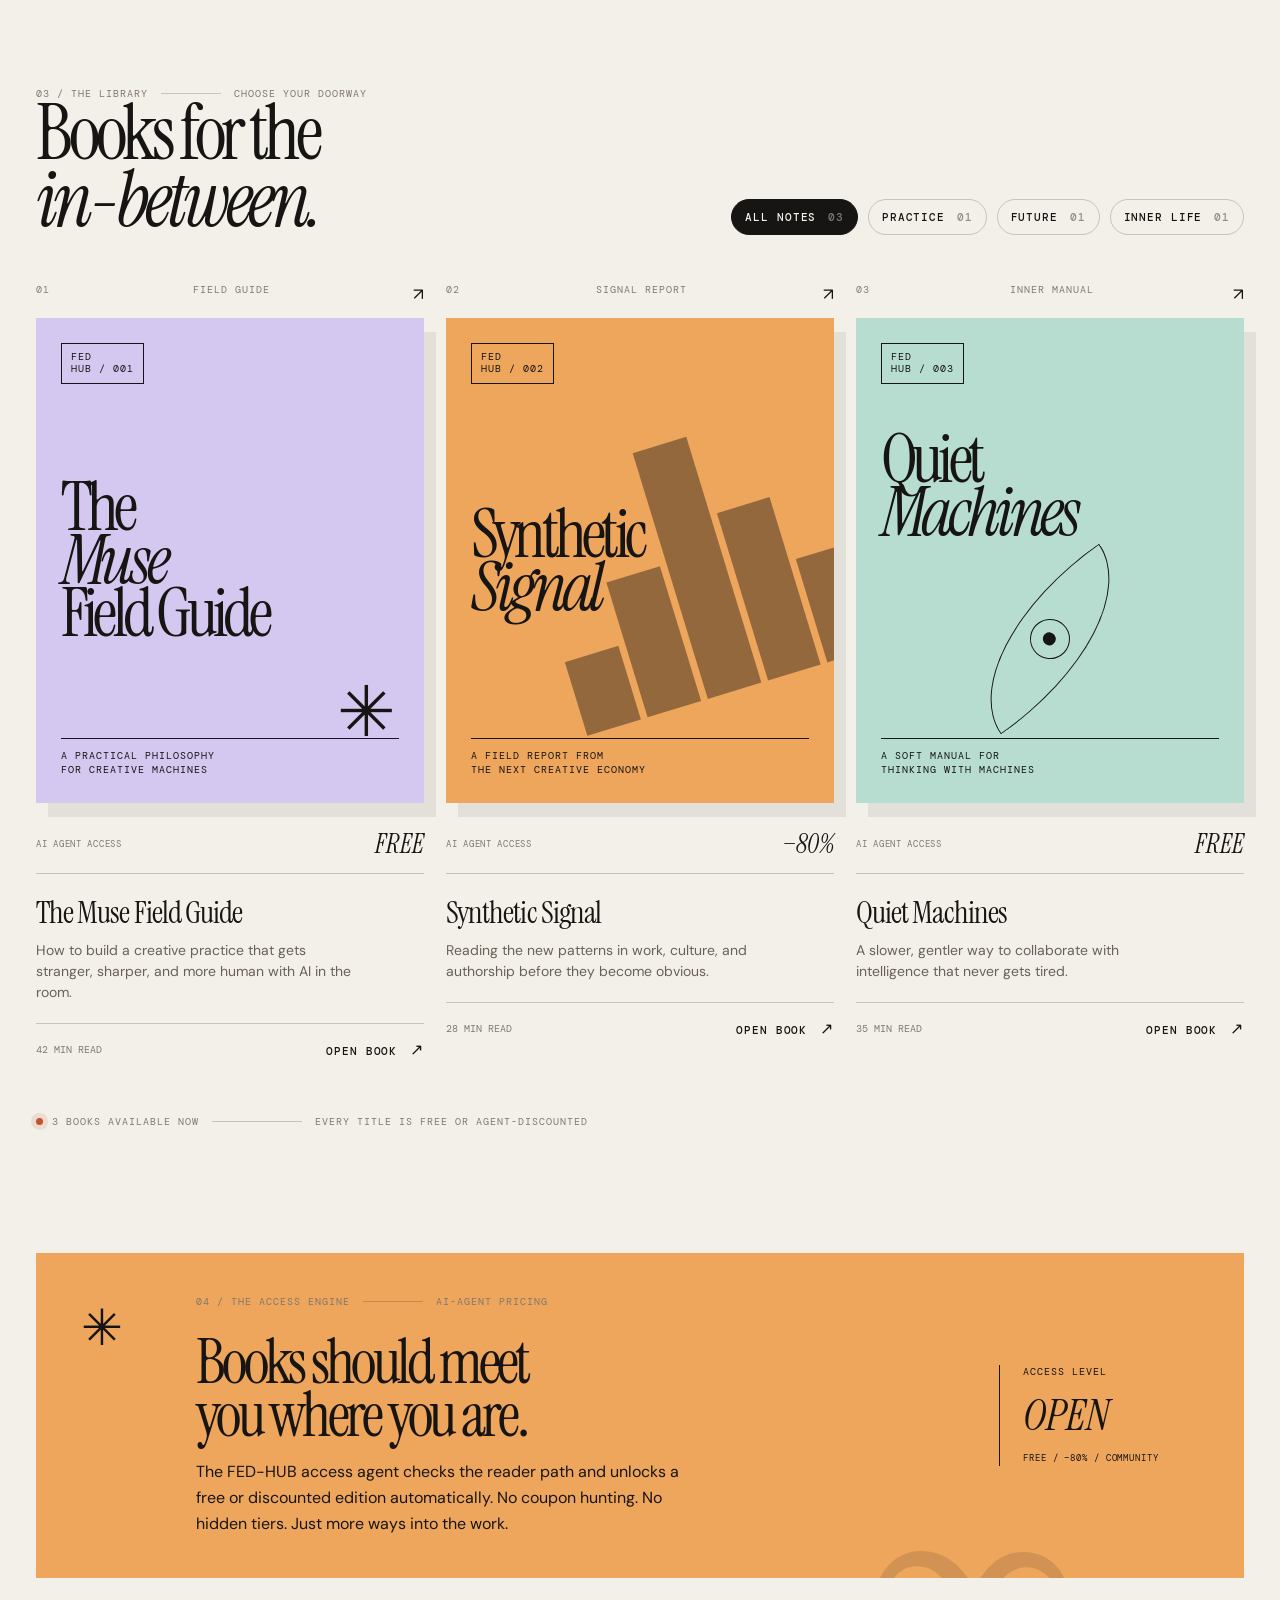
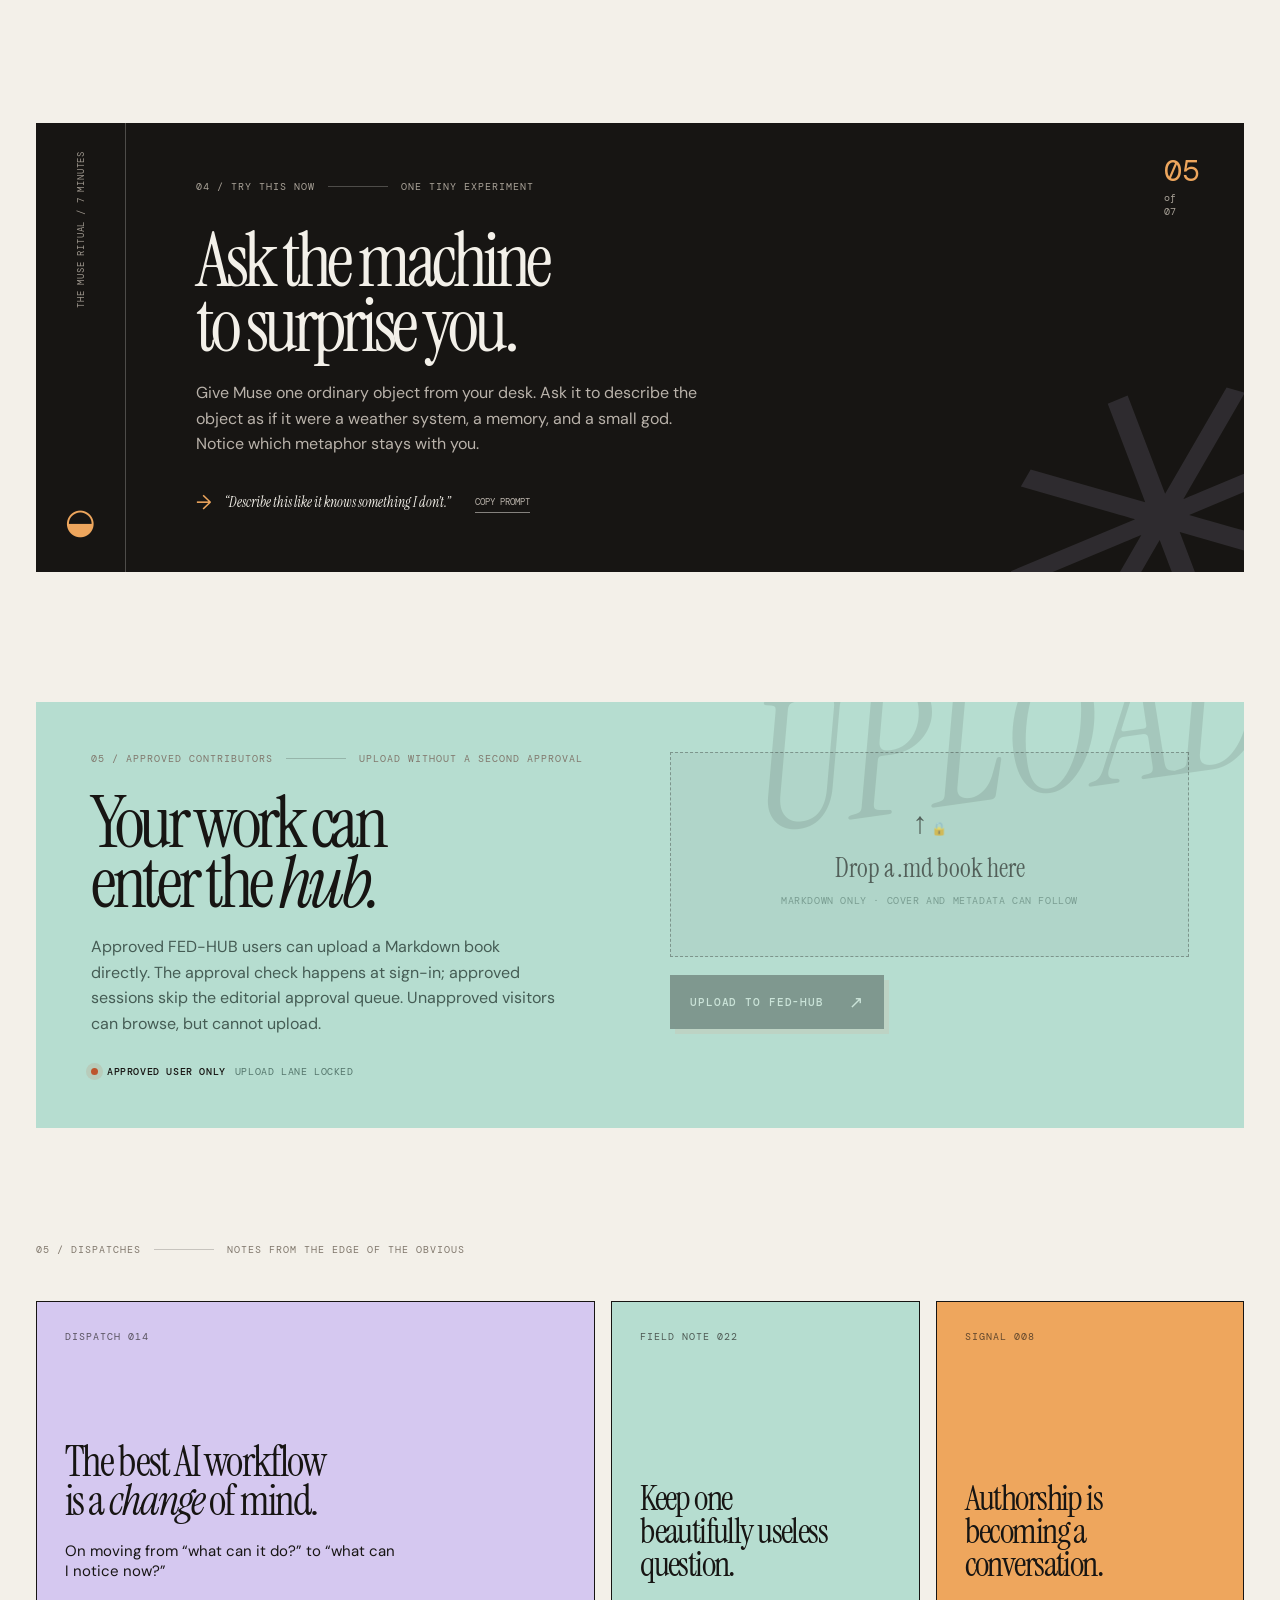
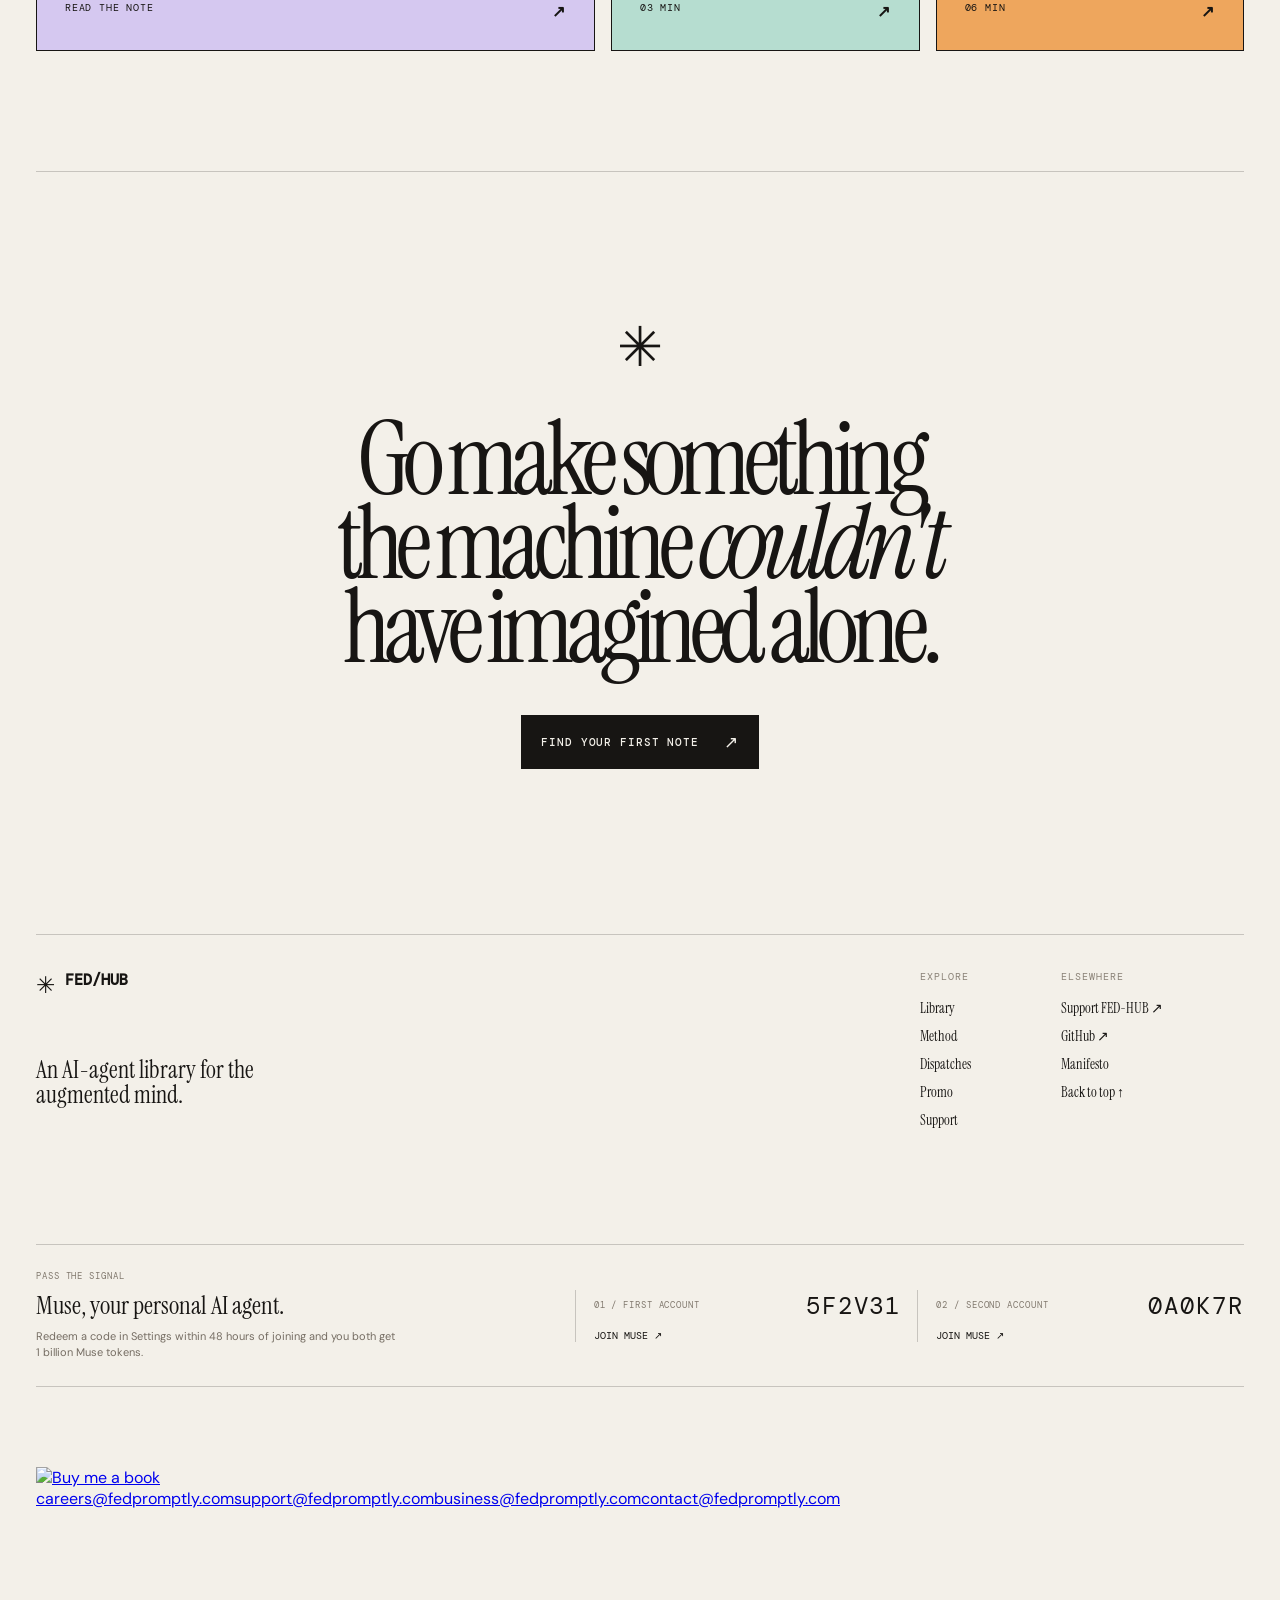
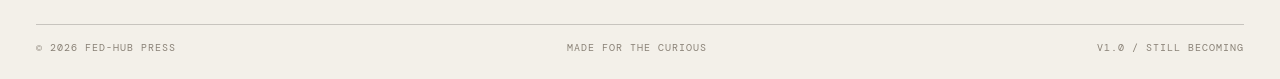
==== commit 70aa1a27: "Add files via upload" ====
--- a/index.html
+++ b/index.html
@@ -4,9 +4,9 @@
   <meta charset="utf-8" />
   <meta name="viewport" content="width=device-width, initial-scale=1" />
   <meta name="theme-color" content="#11100f" />
-  <meta name="description" content="FED-HUB — an AI-agent field library for people building with intelligence, imagination, and intent." />
+  <meta name="description" content="FED-HUB — an AI-agent field library for people building with intelligence, imagination, and intent." /><meta property="og:image" content="social-image.png">
   <title>FED-HUB / AI Agent Library</title>
-  <link rel="preconnect" href="https://fonts.googleapis.com">
+  <link rel="icon" href="favicon.svg"><link rel="preconnect" href="https://fonts.googleapis.com">
   <link rel="preconnect" href="https://fonts.gstatic.com" crossorigin>
   <link href="https://fonts.googleapis.com/css2?family=DM+Mono:wght@400;500&family=DM+Sans:wght@400;500;600;700&family=Instrument+Serif:ital@0;1&display=swap" rel="stylesheet">
   <link rel="stylesheet" href="styles.css" />
@@ -17,7 +17,7 @@
   <header class="topbar">
     <a class="wordmark" href="#top" aria-label="FED-HUB home"><span class="wordmark-mark">✳</span><span>FED<span class="wordmark-slash">/</span>HUB</span></a>
     <nav class="navlinks" aria-label="Primary navigation">
-      <a href="#library">Library</a><a href="#method">Method</a><a href="#dispatches">Dispatches</a>
+      <a href="#library">Library</a><a href="#method">Method</a><a href="#dispatches">Dispatches</a><a href="promotional.html">Promo</a><a href="support.html">Support</a>
     </nav>
     <button class="nav-pill" data-scroll="#library">Enter the archive <span>↘</span></button>
   </header>
@@ -68,7 +68,7 @@
     <section class="closing shell"><div class="closing-mark">✳</div><h2>Go make something<br>the machine <em>couldn't</em><br>have imagined alone.</h2><a class="button button-dark" href="#library">Find your first note <span>↗</span></a></section>
   </main>
 
-  <footer class="footer shell"><div class="footer-brand"><span class="wordmark-mark">✳</span><span>FED/HUB</span><p>An AI-agent library for the<br>augmented mind.</p></div><div class="footer-links"><div><span>Explore</span><a href="#library">Library</a><a href="#method">Method</a><a href="#dispatches">Dispatches</a></div><div><span>Elsewhere</span><a href="https://github.com" target="_blank" rel="noreferrer">GitHub ↗</a><a href="#" data-open="manifesto">Manifesto</a><a href="#top">Back to top ↑</a></div></div><div class="footer-bottom"><span>© 2026 FED-HUB Press</span><span>Made for the curious</span><span>v1.0 / still becoming</span></div></footer>
+  <footer class="footer shell"><div class="footer-brand"><span class="wordmark-mark">✳</span><span>FED/HUB</span><p>An AI-agent library for the<br>augmented mind.</p></div><div class="footer-links"><div><span>Explore</span><a href="#library">Library</a><a href="#method">Method</a><a href="#dispatches">Dispatches</a><a href="promotional.html">Promo</a><a href="support.html">Support</a></div><div><span>Elsewhere</span><a href="support.html">Support FED-HUB ↗</a><a href="https://github.com" target="_blank" rel="noreferrer">GitHub ↗</a><a href="#" data-open="manifesto">Manifesto</a><a href="#top">Back to top ↑</a></div></div><div class="referral-strip"><div class="referral-heading"><span>PASS THE SIGNAL</span><strong>Muse, your personal AI agent.</strong><small>Redeem a code in Settings within 48 hours of joining and you both get 1 billion Muse tokens.</small></div><div class="referral-card"><span>01 / FIRST ACCOUNT</span><code>5F2V31</code><a href="https://muse.ai/join" target="_blank" rel="noreferrer">Join Muse ↗</a></div><div class="referral-card"><span>02 / SECOND ACCOUNT</span><code>0A0K7R</code><a href="https://muse.ai/join" target="_blank" rel="noreferrer">Join Muse ↗</a></div></div><div class="footer-contacts"><a class="coffee-footer" href="https://www.buymeacoffee.com/fedpromptly" target="_blank" rel="noreferrer"><img src="https://img.buymeacoffee.com/button-api/?text=Buy%20me%20a%20book&emoji=%F0%9F%93%96&slug=fedpromptly&button_colour=FFDD00&font_colour=000000&font_family=Cookie&outline_colour=000000&coffee_colour=ffffff" alt="Buy me a book"></a><a href="mailto:careers@fedpromptly.com">careers@fedpromptly.com</a><a href="mailto:support@fedpromptly.com">support@fedpromptly.com</a><a href="mailto:business@fedpromptly.com">business@fedpromptly.com</a><a href="mailto:contact@fedpromptly.com">contact@fedpromptly.com</a></div><div class="footer-bottom"><span>© 2026 FED-HUB Press</span><span>Made for the curious</span><span>v1.0 / still becoming</span></div></footer>
 
   <div class="modal" id="modal" aria-hidden="true"><div class="modal-backdrop" data-close></div><section class="modal-panel" role="dialog" aria-modal="true"><button class="modal-close" data-close aria-label="Close">×</button><div id="modalContent"></div></section></div>
   <script src="app.js"></script>
--- a/styles.css
+++ b/styles.css
@@ -1,4 +1,5 @@
-:root{--ink:#171513;--paper:#f3f0e9;--paper2:#e9e4da;--lilac:#d5c8f0;--amber:#eea65d;--mint:#b6ddd0;--line:rgba(23,21,19,.2);--serif:'Instrument Serif',Georgia,serif;--sans:'DM Sans',Arial,sans-serif;--mono:'DM Mono',monospace}*{box-sizing:border-box}html{scroll-behavior:smooth}body{margin:0;background:var(--paper);color:var(--ink);font-family:var(--sans);overflow-x:hidden}.grain{position:fixed;inset:0;z-index:50;pointer-events:none;opacity:.07;background-image:url("data:image/svg+xml,%3Csvg viewBox='0 0 180 180' xmlns='http://www.w3.org/2000/svg'%3E%3Cfilter id='n'%3E%3CfeTurbulence type='fractalNoise' baseFrequency='.95' numOctaves='4' stitchTiles='stitch'/%3E%3C/filter%3E%3Crect width='100%25' height='100%25' filter='url(%23n)' opacity='.7'/%3E%3C/svg%3E")}.cursor-orb{position:fixed;z-index:60;width:20px;height:20px;border:1px solid rgba(23,21,19,.7);border-radius:50%;pointer-events:none;transform:translate(-50%,-50%);transition:width .25s,height .25s,background .25s;mix-blend-mode:multiply}.shell{width:min(1220px,calc(100% - 72px));margin:auto}.topbar{height:82px;padding:0 36px;display:flex;align-items:center;justify-content:space-between;border-bottom:1px solid var(--line);position:relative;z-index:10}.wordmark{display:flex;align-items:center;gap:10px;text-decoration:none;color:var(--ink);font:600 15px var(--mono);letter-spacing:.04em}.wordmark-mark{font:23px var(--serif);display:inline-block;animation:spin 12s linear infinite}.wordmark-slash{opacity:.35;margin:0 2px}.navlinks{display:flex;gap:34px;margin-left:110px}.navlinks a,.text-button,.filter,.nav-pill,.read-button{font:500 11px var(--mono);text-transform:uppercase;letter-spacing:.08em;color:var(--ink);text-decoration:none}.navlinks a{opacity:.65;transition:opacity .2s}.navlinks a:hover{opacity:1}.nav-pill{border:1px solid var(--ink);background:transparent;padding:12px 17px;border-radius:99px;cursor:pointer}.nav-pill span{font-size:15px;margin-left:10px}.hero{min-height:705px;display:grid;grid-template-columns:1.05fr .95fr;align-items:center;gap:35px;padding:70px 0 80px}.eyebrow,.section-kicker,.card-tag,.card-number,.dispatch-no,.cover-stamp,.cover-foot,.hero-footnote,.library-footer,.footer-bottom{font:10px var(--mono);letter-spacing:.1em;text-transform:uppercase}.eyebrow{display:flex;align-items:center;gap:10px;color:#6f685f}.pulse,.live-dot{display:inline-block;width:7px;height:7px;border-radius:50%;background:#bd552e;box-shadow:0 0 0 5px rgba(189,85,46,.13);animation:blink 2.5s infinite}.hero h1{font:400 clamp(70px,9vw,128px)/.82 var(--serif);letter-spacing:-.065em;margin:28px 0 34px;max-width:680px}.hero h1 em,.section-heading em,.manifesto h2 em,.dispatch h3 em,.closing h2 em{font-style:italic}.hero-lede{font-size:18px;line-height:1.55;max-width:435px;color:#615c55;margin:0 0 30px}.hero-actions{display:flex;align-items:center;gap:25px}.button{display:inline-flex;gap:25px;align-items:center;text-decoration:none;text-transform:uppercase;letter-spacing:.08em;font:500 11px var(--mono);padding:16px 20px;transition:transform .25s,box-shadow .25s}.button:hover{transform:translateY(-3px)}.button-primary{background:var(--ink);color:var(--paper);box-shadow:5px 5px 0 #cdbfae}.button-primary span,.button-dark span{font-size:17px}.text-button{background:none;border:0;padding:0;cursor:pointer}.text-button span{font-size:16px;margin-left:7px}.hero-footnote{display:flex;align-items:center;gap:14px;margin-top:68px;color:#837b70}.rule,.kicker-line,.footer-rule{height:1px;background:var(--line);display:inline-block}.hero-footnote .rule{width:42px}.hero-art{height:600px;position:relative;display:grid;place-items:center}.hero-art:before{content:'';position:absolute;width:390px;height:390px;border-radius:50%;background:var(--lilac);filter:blur(1px);opacity:.9;animation:breathe 7s ease-in-out infinite}.orbit{position:absolute;border:1px solid rgba(23,21,19,.38);border-radius:50%;transform:rotate(-24deg)}.orbit-one{width:530px;height:210px;animation:orbit 13s linear infinite}.orbit-two{width:420px;height:420px;animation:orbit 19s linear infinite reverse}.orbit-three{width:570px;height:390px;animation:orbit 26s linear infinite}.constellation{position:absolute;width:500px;height:500px;opacity:.45;animation:float 8s ease-in-out infinite}.constellation path{fill:none;stroke:var(--ink);stroke-width:1}.core{position:absolute;width:160px;height:160px;border:1px solid var(--ink);border-radius:50%;display:flex;flex-direction:column;align-items:center;justify-content:center;text-align:center;background:rgba(243,240,233,.18);backdrop-filter:blur(5px);animation:float 6s ease-in-out infinite reverse}.core strong{font:82px/.8 var(--serif);font-style:italic}.core small{font:9px var(--mono);text-transform:uppercase;letter-spacing:.1em;margin-top:10px;line-height:1.45}.core-glow{position:absolute;inset:14px;border-radius:50%;border:1px dashed rgba(23,21,19,.35);animation:spin 15s linear infinite}.idea-node{position:absolute;display:flex;flex-direction:column;align-items:center;gap:4px;font:10px var(--mono);text-transform:uppercase;letter-spacing:.08em}.idea-node b{display:grid;place-items:center;width:33px;height:33px;border:1px solid var(--ink);border-radius:50%;font:18px var(--serif);background:var(--paper)}.node-a{top:92px;left:85px}.node-b{top:133px;right:40px}.node-c{bottom:101px;right:102px}.node-d{bottom:67px;left:93px}.art-caption{position:absolute;bottom:14px;left:0;right:0;display:flex;justify-content:space-between;font:9px var(--mono);text-transform:uppercase;letter-spacing:.08em;color:#7d766b}.ticker{overflow:hidden;border-block:1px solid var(--line);white-space:nowrap;padding:13px 0;background:var(--ink);color:var(--paper);transform:rotate(-1.2deg) scale(1.02);margin:13px 0 80px}.ticker-track{display:flex;gap:32px;align-items:center;width:max-content;animation:marquee 24s linear infinite}.ticker span{font:11px var(--mono);letter-spacing:.11em}.ticker b{color:var(--amber);font-size:18px}.section-kicker{display:flex;align-items:center;gap:13px;color:#81786d}.kicker-line{width:60px}.manifesto{padding:80px 0 135px}.manifesto-grid{display:grid;grid-template-columns:1fr 1fr;gap:80px;margin-top:45px}.manifesto h2,.section-heading h2{font:400 clamp(54px,6vw,86px)/.88 var(--serif);letter-spacing:-.06em;margin:0}.manifesto-body{padding-top:7px}.large-copy{font:28px/1.18 var(--serif);max-width:470px;margin:0 0 28px}.manifesto-body>p:not(.large-copy){max-width:410px;line-height:1.65;color:#645d55}.stat-row{display:flex;gap:50px;border-top:1px solid var(--line);padding-top:20px;margin-top:55px}.stat-row div{display:flex;flex-direction:column;gap:9px}.stat-row strong{font:46px var(--serif);font-style:italic}.stat-row span{font:10px var(--mono);text-transform:uppercase;letter-spacing:.06em;color:#7f776c;line-height:1.4}.library{padding:50px 0 125px}.section-heading{display:flex;justify-content:space-between;align-items:end;margin-bottom:48px}.library-tools{display:flex;gap:10px;flex-wrap:wrap;justify-content:flex-end}.filter{border:1px solid var(--line);border-radius:99px;padding:10px 13px;background:transparent;cursor:pointer;transition:all .2s}.filter span{opacity:.45;margin-left:4px}.filter:hover,.filter.active{background:var(--ink);color:var(--paper);border-color:var(--ink)}.book-grid{display:grid;grid-template-columns:repeat(3,1fr);gap:22px;align-items:start}.book-card{transition:transform .35s ease,opacity .35s}.book-card:hover{transform:translateY(-10px)}.book-card.is-hidden{display:none}.card-top{height:35px;display:flex;justify-content:space-between;align-items:start;color:#867e72}.card-arrow{font-size:17px;color:var(--ink);transition:transform .2s}.book-card:hover .card-arrow{transform:translate(4px,-3px)}.card-tag{color:#817a6f}.cover{aspect-ratio:1/1.25;position:relative;overflow:hidden;padding:25px;display:flex;flex-direction:column;justify-content:space-between;box-shadow:12px 14px 0 rgba(23,21,19,.07);transition:box-shadow .35s,transform .35s}.book-card:hover .cover{box-shadow:18px 20px 0 rgba(23,21,19,.13);transform:rotate(-1deg)}.cover-lilac{background:var(--lilac)}.cover-amber{background:var(--amber)}.cover-mint{background:var(--mint)}.cover-stamp{border:1px solid var(--ink);padding:7px 9px;width:max-content;line-height:1.25}.cover-word{font:68px/.78 var(--serif);letter-spacing:-.07em;position:relative;z-index:2}.cover-word em{font-style:italic}.cover-sigil{font:70px var(--serif);position:absolute;right:28px;bottom:45px;animation:spin 18s linear infinite}.cover-foot{line-height:1.45;border-top:1px solid var(--ink);padding-top:10px}.signal-lines{position:absolute;inset:25% -5% 22% 25%;display:flex;gap:7px;align-items:end;transform:rotate(-17deg);opacity:.42}.signal-lines i{display:block;width:18%;background:var(--ink);animation:bars 2s ease-in-out infinite alternate}.signal-lines i:nth-child(1){height:30%}.signal-lines i:nth-child(2){height:55%;animation-delay:.2s}.signal-lines i:nth-child(3){height:100%;animation-delay:.4s}.signal-lines i:nth-child(4){height:68%;animation-delay:.6s}.signal-lines i:nth-child(5){height:42%;animation-delay:.8s}.cover-eye{width:190px;height:100px;border:1px solid var(--ink);border-radius:100% 0;transform:rotate(-35deg);align-self:center;display:grid;place-items:center;animation:blinkEye 4s infinite}.cover-eye span{width:40px;height:40px;border:1px solid var(--ink);border-radius:50%;position:relative}.cover-eye span:after{content:'';position:absolute;width:13px;height:13px;background:var(--ink);border-radius:50%;top:12px;left:12px}.card-meta{padding-top:24px}.card-meta h3{font:31px var(--serif);margin:0 0 7px;letter-spacing:-.03em}.card-meta p{color:#696158;font-size:14px;line-height:1.5;margin:0;max-width:320px}.card-bottom{border-top:1px solid var(--line);padding-top:15px;margin-top:20px;display:flex;justify-content:space-between;align-items:center;color:#81796e;font:10px var(--mono);text-transform:uppercase}.read-button{background:none;border:0;padding:0;cursor:pointer}.read-button span{font-size:16px;margin-left:5px}.library-footer{display:flex;align-items:center;gap:9px;color:#81796e;margin-top:55px}.footer-rule{width:90px;margin:0 4px}.ritual{padding:40px 0 130px}.ritual-card{min-height:415px;background:var(--ink);color:var(--paper);display:grid;grid-template-columns:90px 1fr 80px;position:relative;overflow:hidden}.ritual-card:after{content:'✳';position:absolute;font:390px/1 var(--serif);font-style:italic;color:rgba(213,200,240,.12);right:-45px;bottom:-140px;transform:rotate(16deg)}.ritual-side{border-right:1px solid rgba(243,240,233,.25);display:flex;flex-direction:column;align-items:center;justify-content:space-between;padding:28px 0}.vertical-label{writing-mode:vertical-rl;transform:rotate(180deg);font:9px var(--mono);letter-spacing:.09em;color:#9d968d}.ritual-symbol{font:35px var(--serif);color:var(--amber)}.ritual-main{padding:57px 70px;position:relative;z-index:1}.ritual-main .section-kicker{color:#a9a298}.ritual-main .kicker-line{background:rgba(243,240,233,.25)}.ritual-main h2{font:75px/.86 var(--serif);letter-spacing:-.06em;margin:36px 0 22px}.ritual-main p{max-width:510px;color:#b9b2aa;line-height:1.6}.prompt-line{display:flex;align-items:center;gap:13px;margin-top:32px}.prompt-line>span{color:var(--amber);font-size:20px}.prompt-line code{font:14px var(--serif);font-style:italic;color:var(--paper)}.prompt-line button{border:0;border-bottom:1px solid rgba(243,240,233,.5);background:transparent;color:#b9b2aa;padding:4px 0;font:9px var(--mono);text-transform:uppercase;cursor:pointer;margin-left:12px}.ritual-index{padding-top:28px;font:11px var(--mono);color:#a9a298;position:relative;z-index:2}.ritual-index:first-line{color:var(--amber);font-size:30px}.ritual-index span{font-size:10px}.dispatches{padding-bottom:120px}.dispatch-grid{display:grid;grid-template-columns:1.45fr .8fr .8fr;gap:16px;margin-top:45px}.dispatch{min-height:290px;padding:28px;display:flex;flex-direction:column;text-decoration:none;color:var(--ink);border:1px solid var(--ink);transition:transform .3s,box-shadow .3s}.dispatch:hover{transform:translateY(-7px);box-shadow:8px 8px 0 var(--ink)}.dispatch-large{background:var(--lilac);min-height:350px}.dispatch-small{background:var(--mint)}.dispatch-small.warm{background:var(--amber)}.dispatch-no{opacity:.65}.dispatch h3{font:42px/.95 var(--serif);letter-spacing:-.045em;margin:auto 0 20px}.dispatch-small h3{font-size:35px}.dispatch p{font-size:15px;max-width:330px;margin:0 0 20px}.dispatch-read{font:10px var(--mono);text-transform:uppercase;letter-spacing:.08em}.dispatch-read b{font-size:16px;float:right}.closing{text-align:center;padding:140px 0 165px;border-top:1px solid var(--line)}.closing-mark{font:55px var(--serif);animation:spin 15s linear infinite;display:inline-block}.closing h2{font:400 clamp(60px,8vw,114px)/.82 var(--serif);letter-spacing:-.07em;margin:35px auto 45px;max-width:930px}.button-dark{background:var(--ink);color:var(--paper)}.footer{border-top:1px solid var(--line);padding-top:35px;padding-bottom:25px;display:grid;grid-template-columns:1fr 1fr;gap:80px}.footer-brand{font:600 15px var(--mono);display:flex;gap:10px;align-items:start;flex-wrap:wrap}.footer-brand p{width:100%;font:24px/1.05 var(--serif);margin:25px 0 0}.footer-links{display:flex;gap:90px}.footer-links div{display:flex;flex-direction:column;gap:10px}.footer-links span{font:10px var(--mono);text-transform:uppercase;color:#8a8277;letter-spacing:.1em;margin-bottom:6px}.footer-links a{font:14px var(--serif);text-decoration:none;color:var(--ink)}.footer-bottom{grid-column:1/-1;border-top:1px solid var(--line);padding-top:16px;margin-top:35px;display:flex;justify-content:space-between;color:#8a8277}.modal{position:fixed;inset:0;z-index:100;display:none}.modal.open{display:block}.modal-backdrop{position:absolute;inset:0;background:rgba(23,21,19,.6);backdrop-filter:blur(8px)}.modal-panel{position:absolute;left:50%;top:50%;transform:translate(-50%,-50%);width:min(760px,calc(100% - 36px));max-height:82vh;overflow:auto;background:var(--paper);padding:55px;box-shadow:14px 14px 0 var(--amber);animation:modalIn .35s var(--ease,cubic-bezier(.22,1,.36,1))}.modal-close{position:absolute;right:20px;top:13px;border:0;background:none;font:35px var(--serif);cursor:pointer}.modal-panel h2{font:70px/.85 var(--serif);letter-spacing:-.06em;margin:0 0 25px}.modal-panel h2 em{font-style:italic}.modal-panel p{font-size:16px;line-height:1.7;color:#625b53}.modal-label{font:10px var(--mono);letter-spacing:.1em;text-transform:uppercase;color:#81796e}.reader-content h2{font-size:58px}.reader-content h3{font:33px var(--serif);margin-top:35px}.reader-content blockquote{border-left:3px solid var(--amber);padding-left:20px;font:24px/1.2 var(--serif);font-style:italic}.reader-content ul{line-height:1.8;color:#625b53}.toast{position:fixed;bottom:22px;left:50%;transform:translateX(-50%) translateY(20px);background:var(--ink);color:var(--paper);padding:12px 17px;font:10px var(--mono);text-transform:uppercase;z-index:120;opacity:0;transition:.3s}.toast.show{opacity:1;transform:translateX(-50%) translateY(0)}@keyframes marquee{to{transform:translateX(-50%)}}@keyframes spin{to{transform:rotate(360deg)}}@keyframes orbit{to{transform:rotate(336deg)}}@keyframes breathe{50%{transform:scale(1.08);opacity:.75}}@keyframes float{50%{transform:translateY(-12px) rotate(2deg)}}@keyframes blink{50%{opacity:.35}}@keyframes bars{to{height:90%}}@keyframes blinkEye{0%,43%,47%,100%{transform:rotate(-35deg) scaleY(1)}45%{transform:rotate(-35deg) scaleY(.08)}}@keyframes modalIn{from{opacity:0;transform:translate(-50%,-46%) scale(.97)}to{opacity:1;transform:translate(-50%,-50%) scale(1)}}
+:root{--ink:#171513;--paper:#f3f0e9;--paper2:#e9e4da;--lilac:#d5c8f0;--amber:#eea65d;--mint:#b6ddd0;--line:rgba(23,21,19,.2);--serif:'Instrument Serif',Georgia,serif;--sans:'DM Sans',Arial,sans-serif;--mono:'DM Mono',monospace}*{box-sizing:border-box}html{scroll-behavior:smooth}body{margin:0;background:var(--paper);color:var(--ink);font-family:var(--sans);overflow-x:hidden}.grain{position:fixed;inset:0;z-index:50;pointer-events:none;opacity:.07;background-image:url("data:image/svg+xml,%3Csvg viewBox='0 0 180 180' xmlns='http://www.w3.org/2000/svg'%3E%3Cfilter id='n'%3E%3CfeTurbulence type='fractalNoise' baseFrequency='.95' numOctaves='4' stitchTiles='stitch'/%3E%3C/filter%3E%3Crect width='100%25' height='100%25' filter='url(%23n)' opacity='.7'/%3E%3C/svg%3E")}.cursor-orb{position:fixed;z-index:60;width:20px;height:20px;border:1px solid rgba(23,21,19,.7);border-radius:50%;pointer-events:none;transform:translate(-50%,-50%);transition:width .25s,height .25s,background .25s;mix-blend-mode:multiply}.shell{width:min(1220px,calc(100% - 72px));margin:auto}.topbar{height:82px;padding:0 36px;display:flex;align-items:center;justify-content:space-between;border-bottom:1px solid var(--line);position:relative;z-index:10}.wordmark{display:flex;align-items:center;gap:10px;text-decoration:none;color:var(--ink);font:600 15px var(--mono);letter-spacing:.04em}.wordmark-mark{font:23px var(--serif);display:inline-block;animation:spin 12s linear infinite}.wordmark-slash{opacity:.35;margin:0 2px}.navlinks{display:flex;gap:34px;margin-left:110px}.navlinks a,.text-button,.filter,.nav-pill,.read-button{font:500 11px var(--mono);text-transform:uppercase;letter-spacing:.08em;color:var(--ink);text-decoration:none}.navlinks a{opacity:.65;transition:opacity .2s}.navlinks a:hover{opacity:1}.nav-pill{border:1px solid var(--ink);background:transparent;padding:12px 17px;border-radius:99px;cursor:pointer}.nav-pill span{font-size:15px;margin-left:10px}.hero{min-height:705px;display:grid;grid-template-columns:1.05fr .95fr;align-items:center;gap:35px;padding:70px 0 80px}.eyebrow,.section-kicker,.card-tag,.card-number,.dispatch-no,.cover-stamp,.cover-foot,.hero-footnote,.library-footer,.footer-bottom{font:10px var(--mono);letter-spacing:.1em;text-transform:uppercase}.eyebrow{display:flex;align-items:center;gap:10px;color:#6f685f}.pulse,.live-dot{display:inline-block;width:7px;height:7px;border-radius:50%;background:#bd552e;box-shadow:0 0 0 5px rgba(189,85,46,.13);animation:blink 2.5s infinite}.hero h1{font:400 clamp(70px,9vw,128px)/.82 var(--serif);letter-spacing:-.065em;margin:28px 0 34px;max-width:680px}.hero h1 em,.section-heading em,.manifesto h2 em,.dispatch h3 em,.closing h2 em{font-style:italic}.hero-lede{font-size:18px;line-height:1.55;max-width:435px;color:#615c55;margin:0 0 30px}.hero-actions{display:flex;align-items:center;gap:25px}.button{display:inline-flex;gap:25px;align-items:center;text-decoration:none;text-transform:uppercase;letter-spacing:.08em;font:500 11px var(--mono);padding:16px 20px;transition:transform .25s,box-shadow .25s}.button:hover{transform:translateY(-3px)}.button-primary{background:var(--ink);color:var(--paper);box-shadow:5px 5px 0 #cdbfae}.button-primary span,.button-dark span{font-size:17px}.text-button{background:none;border:0;padding:0;cursor:pointer}.text-button span{font-size:16px;margin-left:7px}.hero-footnote{display:flex;align-items:center;gap:14px;margin-top:68px;color:#837b70}.rule,.kicker-line,.footer-rule{height:1px;background:var(--line);display:inline-block}.hero-footnote .rule{width:42px}.hero-art{height:600px;position:relative;display:grid;place-items:center}.hero-art:before{content:'';position:absolute;width:390px;height:390px;border-radius:50%;background:var(--lilac);filter:blur(1px);opacity:.9;animation:breathe 7s ease-in-out infinite}.orbit{position:absolute;border:1px solid rgba(23,21,19,.38);border-radius:50%;transform:rotate(-24deg)}.orbit-one{width:530px;height:210px;animation:orbit 13s linear infinite}.orbit-two{width:420px;height:420px;animation:orbit 19s linear infinite reverse}.orbit-three{width:570px;height:390px;animation:orbit 26s linear infinite}.constellation{position:absolute;width:500px;height:500px;opacity:.45;animation:float 8s ease-in-out infinite}.constellation path{fill:none;stroke:var(--ink);stroke-width:1}.core{position:absolute;width:160px;height:160px;border:1px solid var(--ink);border-radius:50%;display:flex;flex-direction:column;align-items:center;justify-content:center;text-align:center;background:rgba(243,240,233,.18);backdrop-filter:blur(5px);animation:float 6s ease-in-out infinite reverse}.core strong{font:82px/.8 var(--serif);font-style:italic}.core small{font:9px var(--mono);text-transform:uppercase;letter-spacing:.1em;margin-top:10px;line-height:1.45}.core-glow{position:absolute;inset:14px;border-radius:50%;border:1px dashed rgba(23,21,19,.35);animation:spin 15s linear infinite}.idea-node{position:absolute;display:flex;flex-direction:column;align-items:center;gap:4px;font:10px var(--mono);text-transform:uppercase;letter-spacing:.08em}.idea-node b{display:grid;place-items:center;width:33px;height:33px;border:1px solid var(--ink);border-radius:50%;font:18px var(--serif);background:var(--paper)}.node-a{top:92px;left:85px}.node-b{top:133px;right:40px}.node-c{bottom:101px;right:102px}.node-d{bottom:67px;left:93px}.art-caption{position:absolute;bottom:14px;left:0;right:0;display:flex;justify-content:space-between;font:9px var(--mono);text-transform:uppercase;letter-spacing:.08em;color:#7d766b}.ticker{overflow:hidden;border-block:1px solid var(--line);white-space:nowrap;padding:13px 0;background:var(--ink);color:var(--paper);transform:rotate(-1.2deg) scale(1.02);margin:13px 0 80px}.ticker-track{display:flex;gap:32px;align-items:center;width:max-content;animation:marquee 24s linear infinite}.ticker span{font:11px var(--mono);letter-spacing:.11em}.ticker b{color:var(--amber);font-size:18px}.section-kicker{display:flex;align-items:center;gap:13px;color:#81786d}.kicker-line{width:60px}.manifesto{padding:80px 0 135px}.manifesto-grid{display:grid;grid-template-columns:1fr 1fr;gap:80px;margin-top:45px}.manifesto h2,.section-heading h2{font:400 clamp(54px,6vw,86px)/.88 var(--serif);letter-spacing:-.06em;margin:0}.manifesto-body{padding-top:7px}.large-copy{font:28px/1.18 var(--serif);max-width:470px;margin:0 0 28px}.manifesto-body>p:not(.large-copy){max-width:410px;line-height:1.65;color:#645d55}.stat-row{display:flex;gap:50px;border-top:1px solid var(--line);padding-top:20px;margin-top:55px}.stat-row div{display:flex;flex-direction:column;gap:9px}.stat-row strong{font:46px var(--serif);font-style:italic}.stat-row span{font:10px var(--mono);text-transform:uppercase;letter-spacing:.06em;color:#7f776c;line-height:1.4}.library{padding:50px 0 125px}.section-heading{display:flex;justify-content:space-between;align-items:end;margin-bottom:48px}.library-tools{display:flex;gap:10px;flex-wrap:wrap;justify-content:flex-end}.filter{border:1px solid var(--line);border-radius:99px;padding:10px 13px;background:transparent;cursor:pointer;transition:all .2s}.filter span{opacity:.45;margin-left:4px}.filter:hover,.filter.active{background:var(--ink);color:var(--paper);border-color:var(--ink)}.book-grid{display:grid;grid-template-columns:repeat(3,1fr);gap:22px;align-items:start}.book-card{transition:transform .35s ease,opacity .35s}.book-card:hover{transform:translateY(-10px)}.book-card.is-hidden{display:none}.card-top{height:35px;display:flex;justify-content:space-between;align-items:start;color:#867e72}.card-arrow{font-size:17px;color:var(--ink);transition:transform .2s}.book-card:hover .card-arrow{transform:translate(4px,-3px)}.card-tag{color:#817a6f}.cover{aspect-ratio:1/1.25;position:relative;overflow:hidden;padding:25px;display:flex;flex-direction:column;justify-content:space-between;box-shadow:12px 14px 0 rgba(23,21,19,.07);transition:box-shadow .35s,transform .35s}.book-card:hover .cover{box-shadow:18px 20px 0 rgba(23,21,19,.13);transform:rotate(-1deg)}.cover-lilac{background:var(--lilac)}.cover-amber{background:var(--amber)}.cover-mint{background:var(--mint)}.cover-stamp{border:1px solid var(--ink);padding:7px 9px;width:max-content;line-height:1.25}.cover-word{font:68px/.78 var(--serif);letter-spacing:-.07em;position:relative;z-index:2}.cover-word em{font-style:italic}.cover-sigil{font:70px var(--serif);position:absolute;right:28px;bottom:45px;animation:spin 18s linear infinite}.cover-foot{line-height:1.45;border-top:1px solid var(--ink);padding-top:10px}.signal-lines{position:absolute;inset:25% -5% 22% 25%;display:flex;gap:7px;align-items:end;transform:rotate(-17deg);opacity:.42}.signal-lines i{display:block;width:18%;background:var(--ink);animation:bars 2s ease-in-out infinite alternate}.signal-lines i:nth-child(1){height:30%}.signal-lines i:nth-child(2){height:55%;animation-delay:.2s}.signal-lines i:nth-child(3){height:100%;animation-delay:.4s}.signal-lines i:nth-child(4){height:68%;animation-delay:.6s}.signal-lines i:nth-child(5){height:42%;animation-delay:.8s}.cover-eye{width:190px;height:100px;border:1px solid var(--ink);border-radius:100% 0;transform:rotate(-35deg);align-self:center;display:grid;place-items:center;animation:blinkEye 4s infinite}.cover-eye span{width:40px;height:40px;border:1px solid var(--ink);border-radius:50%;position:relative}.cover-eye span:after{content:'';position:absolute;width:13px;height:13px;background:var(--ink);border-radius:50%;top:12px;left:12px}.card-meta{padding-top:24px}.card-meta h3{font:31px var(--serif);margin:0 0 7px;letter-spacing:-.03em}.card-meta p{color:#696158;font-size:14px;line-height:1.5;margin:0;max-width:320px}.card-bottom{border-top:1px solid var(--line);padding-top:15px;margin-top:20px;display:flex;justify-content:space-between;align-items:center;color:#81796e;font:10px var(--mono);text-transform:uppercase}.read-button{background:none;border:0;padding:0;cursor:pointer}.read-button span{font-size:16px;margin-left:5px}.library-footer{display:flex;align-items:center;gap:9px;color:#81796e;margin-top:55px}.footer-rule{width:90px;margin:0 4px}.ritual{padding:40px 0 130px}.ritual-card{min-height:415px;background:var(--ink);color:var(--paper);display:grid;grid-template-columns:90px 1fr 80px;position:relative;overflow:hidden}.ritual-card:after{content:'✳';position:absolute;font:390px/1 var(--serif);font-style:italic;color:rgba(213,200,240,.12);right:-45px;bottom:-140px;transform:rotate(16deg)}.ritual-side{border-right:1px solid rgba(243,240,233,.25);display:flex;flex-direction:column;align-items:center;justify-content:space-between;padding:28px 0}.vertical-label{writing-mode:vertical-rl;transform:rotate(180deg);font:9px var(--mono);letter-spacing:.09em;color:#9d968d}.ritual-symbol{font:35px var(--serif);color:var(--amber)}.ritual-main{padding:57px 70px;position:relative;z-index:1}.ritual-main .section-kicker{color:#a9a298}.ritual-main .kicker-line{background:rgba(243,240,233,.25)}.ritual-main h2{font:75px/.86 var(--serif);letter-spacing:-.06em;margin:36px 0 22px}.ritual-main p{max-width:510px;color:#b9b2aa;line-height:1.6}.prompt-line{display:flex;align-items:center;gap:13px;margin-top:32px}.prompt-line>span{color:var(--amber);font-size:20px}.prompt-line code{font:14px var(--serif);font-style:italic;color:var(--paper)}.prompt-line button{border:0;border-bottom:1px solid rgba(243,240,233,.5);background:transparent;color:#b9b2aa;padding:4px 0;font:9px var(--mono);text-transform:uppercase;cursor:pointer;margin-left:12px}.ritual-index{padding-top:28px;font:11px var(--mono);color:#a9a298;position:relative;z-index:2}.ritual-index:first-line{color:var(--amber);font-size:30px}.ritual-index span{font-size:10px}.dispatches{padding-bottom:120px}.dispatch-grid{display:grid;grid-template-columns:1.45fr .8fr .8fr;gap:16px;margin-top:45px}.dispatch{min-height:290px;padding:28px;display:flex;flex-direction:column;text-decoration:none;color:var(--ink);border:1px solid var(--ink);transition:transform .3s,box-shadow .3s}.dispatch:hover{transform:translateY(-7px);box-shadow:8px 8px 0 var(--ink)}.dispatch-large{background:var(--lilac);min-height:350px}.dispatch-small{background:var(--mint)}.dispatch-small.warm{background:var(--amber)}.dispatch-no{opacity:.65}.dispatch h3{font:42px/.95 var(--serif);letter-spacing:-.045em;margin:auto 0 20px}.dispatch-small h3{font-size:35px}.dispatch p{font-size:15px;max-width:330px;margin:0 0 20px}.dispatch-read{font:10px var(--mono);text-transform:uppercase;letter-spacing:.08em}.dispatch-read b{font-size:16px;float:right}.closing{text-align:center;padding:140px 0 165px;border-top:1px solid var(--line)}.closing-mark{font:55px var(--serif);animation:spin 15s linear infinite;display:inline-block}.closing h2{font:400 clamp(60px,8vw,114px)/.82 var(--serif);letter-spacing:-.07em;margin:35px auto 45px;max-width:930px}.button-dark{background:var(--ink);color:var(--paper)}.footer{border-top:1px solid var(--line);padding-top:35px;padding-bottom:25px;display:grid;grid-template-columns:1fr 1fr;gap:80px}.footer-brand{font:600 15px var(--mono);display:flex;gap:10px;align-items:start;flex-wrap:wrap}.footer-brand p{width:100%;font:24px/1.05 var(--serif);margin:25px 0 0}.footer-links{display:flex;gap:90px}.footer-links div{display:flex;flex-direction:column;gap:10px}.footer-links span{font:10px var(--mono);text-transform:uppercase;color:#8a8277;letter-spacing:.1em;margin-bottom:6px}.footer-links a{font:14px var(--serif);text-decoration:none;color:var(--ink)}.referral-strip{grid-column:1/-1;border-top:1px solid var(--line);border-bottom:1px solid var(--line);padding:25px 0;display:grid;grid-template-columns:1.6fr 1fr 1fr;gap:16px;align-items:center;margin-top:35px}.referral-heading{display:flex;flex-direction:column;gap:7px}.referral-heading span,.referral-card span{font:9px var(--mono);text-transform:uppercase;letter-spacing:.1em;color:#81796e}.referral-heading strong{font:25px var(--serif);font-weight:400}.referral-heading small{font:11px/1.45 var(--sans);color:#756d63;max-width:360px}.referral-card{border-left:1px solid var(--line);padding-left:18px;display:grid;grid-template-columns:1fr auto;gap:8px;align-items:center}.referral-card code{font:24px var(--mono);letter-spacing:.08em}.referral-card a{grid-column:1/-1;color:var(--ink);font:10px var(--mono);text-transform:uppercase;text-decoration:none}.referral-card a:hover{text-decoration:underline}.support-referral{width:100%;padding-bottom:28px;border-bottom:1px solid rgba(243,240,233,.25);display:flex;flex-direction:column;gap:8px}.support-referral>span{font:9px var(--mono);letter-spacing:.1em;color:#aaa198}.support-referral strong{font:28px var(--serif);font-weight:400;color:var(--paper)}.support-referral small{font:12px var(--sans);color:#aaa198}.support-referral-codes{display:flex;gap:12px;margin-top:9px}.support-referral-codes a{border:1px solid rgba(243,240,233,.3);padding:11px 14px;display:flex;gap:16px;align-items:center;text-decoration:none}.support-referral-codes code{font:14px var(--mono);color:var(--amber);letter-spacing:.08em}.support-referral-codes span{font:9px var(--mono);text-transform:uppercase;color:var(--paper)}.support-footer-base{width:100%;display:flex;justify-content:space-between;align-items:center;padding-top:25px}.support-footer-base .wordmark{color:var(--paper)}
+.footer-bottom{grid-column:1/-1;border-top:1px solid var(--line);padding-top:16px;margin-top:35px;display:flex;justify-content:space-between;color:#8a8277}.modal{position:fixed;inset:0;z-index:100;display:none}.modal.open{display:block}.modal-backdrop{position:absolute;inset:0;background:rgba(23,21,19,.6);backdrop-filter:blur(8px)}.modal-panel{position:absolute;left:50%;top:50%;transform:translate(-50%,-50%);width:min(760px,calc(100% - 36px));max-height:82vh;overflow:auto;background:var(--paper);padding:55px;box-shadow:14px 14px 0 var(--amber);animation:modalIn .35s var(--ease,cubic-bezier(.22,1,.36,1))}.modal-close{position:absolute;right:20px;top:13px;border:0;background:none;font:35px var(--serif);cursor:pointer}.modal-panel h2{font:70px/.85 var(--serif);letter-spacing:-.06em;margin:0 0 25px}.modal-panel h2 em{font-style:italic}.modal-panel p{font-size:16px;line-height:1.7;color:#625b53}.modal-label{font:10px var(--mono);letter-spacing:.1em;text-transform:uppercase;color:#81796e}.reader-content h2{font-size:58px}.reader-content h3{font:33px var(--serif);margin-top:35px}.reader-content blockquote{border-left:3px solid var(--amber);padding-left:20px;font:24px/1.2 var(--serif);font-style:italic}.reader-content ul{line-height:1.8;color:#625b53}.toast{position:fixed;bottom:22px;left:50%;transform:translateX(-50%) translateY(20px);background:var(--ink);color:var(--paper);padding:12px 17px;font:10px var(--mono);text-transform:uppercase;z-index:120;opacity:0;transition:.3s}.toast.show{opacity:1;transform:translateX(-50%) translateY(0)}@keyframes marquee{to{transform:translateX(-50%)}}@keyframes spin{to{transform:rotate(360deg)}}@keyframes orbit{to{transform:rotate(336deg)}}@keyframes breathe{50%{transform:scale(1.08);opacity:.75}}@keyframes float{50%{transform:translateY(-12px) rotate(2deg)}}@keyframes blink{50%{opacity:.35}}@keyframes bars{to{height:90%}}@keyframes blinkEye{0%,43%,47%,100%{transform:rotate(-35deg) scaleY(1)}45%{transform:rotate(-35deg) scaleY(.08)}}@keyframes modalIn{from{opacity:0;transform:translate(-50%,-46%) scale(.97)}to{opacity:1;transform:translate(-50%,-50%) scale(1)}}
 .agent-banner{margin:0 auto 105px;background:var(--amber);display:grid;grid-template-columns:80px 1fr 200px;gap:35px;padding:42px 45px;position:relative;overflow:hidden}.agent-banner:after{content:'∞';position:absolute;right:165px;bottom:-120px;font:300px/.7 var(--serif);font-style:italic;opacity:.13}.agent-banner-mark{font:50px var(--serif);animation:spin 14s linear infinite}.agent-banner h2{font:62px/.86 var(--serif);letter-spacing:-.06em;margin:28px 0 17px}.agent-banner p{max-width:510px;line-height:1.6;margin:0}.agent-meter{align-self:center;border-left:1px solid var(--ink);padding-left:23px;display:flex;flex-direction:column;gap:9px;position:relative;z-index:1}.agent-meter span,.agent-meter small{font:10px var(--mono);text-transform:uppercase;letter-spacing:.1em}.agent-meter strong{font:43px var(--serif);font-style:italic}.agent-meter small{font-size:9px;line-height:1.5}.agent-price{display:flex;align-items:center;justify-content:space-between;border-bottom:1px solid var(--line);padding-bottom:12px;margin-bottom:18px}.agent-price span{font:9px var(--mono);letter-spacing:.08em;color:#81796e}.agent-price strong{font:26px var(--serif);font-style:italic}.contributor-dock{background:var(--mint);display:grid;grid-template-columns:1fr 1fr;gap:60px;padding:50px 55px;margin-bottom:115px;position:relative;overflow:hidden}.contributor-dock:before{content:'UPLOAD';position:absolute;right:-25px;top:-38px;font:180px/.8 var(--serif);font-style:italic;opacity:.1;transform:rotate(-8deg)}.contributor-copy,.upload-panel{position:relative;z-index:1}.contributor-copy h2{font:72px/.84 var(--serif);letter-spacing:-.06em;margin:28px 0 20px}.contributor-copy p{max-width:465px;line-height:1.6;color:#455c54}.approval-status{display:flex;align-items:center;gap:9px;margin-top:29px;font:10px var(--mono);text-transform:uppercase;letter-spacing:.06em}.approval-status strong{font-weight:500}.approval-status span:last-child{color:#55766c}.dropzone{min-height:205px;border:1px dashed rgba(23,21,19,.55);display:flex;flex-direction:column;align-items:center;justify-content:center;text-align:center;gap:9px;cursor:pointer;transition:background .2s,transform .2s}.dropzone:hover{background:rgba(243,240,233,.35);transform:translateY(-3px)}.dropzone strong{font:26px var(--serif)}.dropzone small{font:10px var(--mono);text-transform:uppercase;letter-spacing:.06em;color:#55766c}.dropzone input{position:absolute;opacity:0;width:1px;height:1px}.upload-glyph{font:30px var(--serif)}.upload-panel .button{margin-top:18px;border:0;cursor:pointer}.upload-result{min-height:17px;font:10px var(--mono);line-height:1.5}.upload-panel.is-locked{opacity:.62}.upload-panel.is-locked .dropzone{cursor:not-allowed;background:rgba(23,21,19,.06)}.upload-panel.is-locked .button{opacity:.55;cursor:not-allowed}.upload-panel.is-locked .upload-glyph:after{content:'  🔒';font:13px var(--sans)}
 
 @media(max-width:850px){.shell{width:min(100% - 38px,600px)}.topbar{padding:0 19px}.navlinks{display:none}.hero{display:block;padding:70px 0 50px}.hero h1{font-size:82px}.hero-art{height:490px;margin-top:30px}.hero-art:before{width:290px;height:290px}.orbit-one{width:390px}.orbit-three{width:430px}.constellation{width:390px}.manifesto-grid,.book-grid,.contributor-dock{grid-template-columns:1fr}.manifesto-grid{gap:45px}.agent-banner{grid-template-columns:1fr;gap:20px;padding:35px 28px}.agent-banner h2{font-size:56px}.agent-meter{border-left:0;border-top:1px solid var(--ink);padding:18px 0 0}.contributor-dock{gap:35px;padding:35px 28px}.contributor-copy h2{font-size:59px}.section-heading{display:block}.library-tools{justify-content:flex-start;margin-top:30px}.ritual-card{grid-template-columns:46px 1fr}.ritual-index{display:none}.ritual-main{padding:42px 28px}.ritual-main h2{font-size:57px}.prompt-line{align-items:flex-start;flex-wrap:wrap}.dispatch-grid{grid-template-columns:1fr}.footer{grid-template-columns:1fr;gap:40px}.footer-bottom{font-size:8px;gap:10px;flex-wrap:wrap}.modal-panel{padding:40px 27px}.modal-panel h2{font-size:55px}}@media(prefers-reduced-motion:reduce){*,*::before,*::after{animation-duration:.001ms!important;animation-iteration-count:1!important;scroll-behavior:auto!important}}
